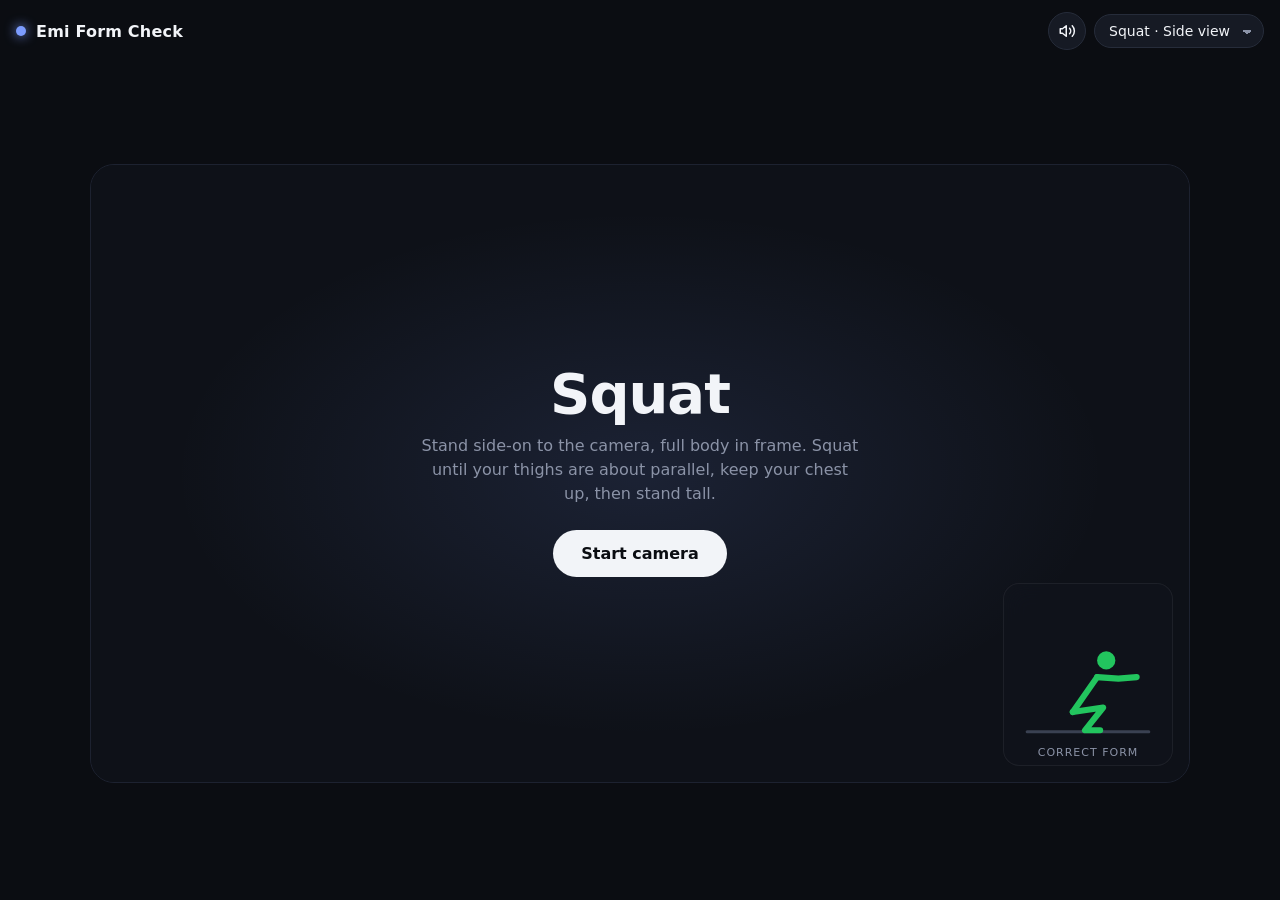
==== index.html @ 630c750d "Emi Form Check: webcam squat form checker with stick-man demo and voice feedback Co-Authored-By: Cla" ====
<!doctype html>
<html lang="en">
<head>
  <meta charset="utf-8" />
  <meta name="viewport" content="width=device-width, initial-scale=1, viewport-fit=cover" />
  <meta name="theme-color" content="#0b0d12" />
  <title>Emi Form Check</title>
  <link rel="icon" href="data:image/svg+xml,%3Csvg xmlns=%22http://www.w3.org/2000/svg%22 viewBox=%220 0 16 16%22%3E%3Ccircle cx=%228%22 cy=%228%22 r=%226%22 fill=%22%237c9cff%22/%3E%3C/svg%3E" />
  <link rel="stylesheet" href="style.css" />
</head>
<body>
  <header class="bar">
    <div class="brand"><span class="dot"></span>Emi Form Check</div>
    <div class="controls">
      <button id="mute" class="icon" aria-label="Mute voice" aria-pressed="false" title="Voice feedback"></button>
      <select id="exercise" aria-label="Exercise"></select>
    </div>
  </header>

  <main>
    <section class="stage">
      <video id="video" playsinline muted autoplay></video>
      <canvas id="overlay"></canvas>

      <div id="start" class="start">
        <h1 id="ex-name">Squat</h1>
        <p id="ex-help"></p>
        <button id="go">Start camera</button>
        <p id="load" class="muted"></p>
      </div>

      <div class="hud">
        <div id="status" class="status idle">
          <span id="status-text">Ready</span>
        </div>
        <div class="reps"><span id="reps">0</span><small>reps</small></div>
      </div>
      <div id="cue" class="cue">Step into frame</div>
      <div id="metrics" class="metrics"></div>
      <figure class="demo"><svg id="demo" aria-label="Correct form animation"></svg><figcaption>Correct form</figcaption></figure>
    </section>
  </main>

  <script type="module" src="app.js"></script>
</body>
</html>
---- style.css ----
:root {
  --bg: #0b0d12;
  --panel: rgba(17, 20, 28, 0.72);
  --text: #f2f4f8;
  --muted: #8b93a7;
  --good: #22c55e;
  --bad: #ef4444;
  --idle: #64748b;
  --accent: #7c9cff;
  font-family: ui-sans-serif, system-ui, -apple-system, "Segoe UI", Roboto, sans-serif;
}
* { box-sizing: border-box; }
html, body { margin: 0; height: 100%; background: var(--bg); color: var(--text); }
body { display: flex; flex-direction: column; }

.bar {
  display: flex; align-items: center; justify-content: space-between; gap: 12px;
  padding: max(12px, env(safe-area-inset-top)) 16px 12px;
}
.brand { white-space: nowrap; font-weight: 700; letter-spacing: 0.2px; display: flex; align-items: center; gap: 10px; }
.dot { width: 10px; height: 10px; border-radius: 50%; background: var(--accent); box-shadow: 0 0 12px var(--accent); }
select {
  appearance: none; background: #161a24; color: var(--text); border: 1px solid #262c3a;
  border-radius: 999px; padding: 8px 32px 8px 14px; font: inherit; font-size: 14px;
  background-image: linear-gradient(45deg, transparent 50%, var(--muted) 50%), linear-gradient(135deg, var(--muted) 50%, transparent 50%);
  background-position: calc(100% - 16px) 55%, calc(100% - 11px) 55%;
  background-size: 5px 5px; background-repeat: no-repeat;
}

main { flex: 1; display: flex; justify-content: center; padding: 0 16px max(16px, env(safe-area-inset-bottom)); min-height: 0; }
.stage {
  position: relative; width: 100%; max-width: 1100px; border-radius: 24px; overflow: hidden;
  background: #11141c; border: 1px solid #1d2230; aspect-ratio: 16 / 9; container-type: inline-size; max-height: 100%; margin: auto;
}
@media (max-aspect-ratio: 1/1) { .stage { aspect-ratio: auto; height: 100%; min-height: 420px; } }
video, canvas { position: absolute; inset: 0; width: 100%; height: 100%; object-fit: cover; transform: scaleX(-1); }

.start {
  position: absolute; inset: 0; display: flex; flex-direction: column; align-items: center; justify-content: center;
  text-align: center; padding: 24px; gap: 8px;
  background: radial-gradient(ellipse at center, rgba(124, 156, 255, 0.12), transparent 60%), #0e1118; z-index: 3;
}
.start h1 { margin: 0; font-size: clamp(32px, 6vw, 56px); letter-spacing: -1px; }
.start p { margin: 0; max-width: 440px; color: var(--muted); line-height: 1.5; }
.start.hidden { display: none; }
button {
  margin-top: 16px; font: inherit; font-weight: 600; font-size: 16px; color: #0b0d12; background: var(--text);
  border: 0; border-radius: 999px; padding: 14px 28px; cursor: pointer; transition: transform .15s;
}
button:hover { transform: translateY(-1px); }
button:disabled { opacity: .5; cursor: wait; }
.muted { font-size: 13px; }

.hud { position: absolute; top: 16px; left: 16px; right: 16px; display: flex; justify-content: space-between; align-items: flex-start; z-index: 2; pointer-events: none; }
.status {
  display: flex; align-items: center; gap: 10px; padding: clamp(8px, 1.6cqw, 14px) clamp(12px, 2.6cqw, 22px); border-radius: 18px;
  font-weight: 800; font-size: clamp(15px, 4.2cqw, 34px); letter-spacing: -0.5px;
  backdrop-filter: blur(12px); -webkit-backdrop-filter: blur(12px); transition: background .2s, box-shadow .2s;
}
.status::before { content: ""; width: 14px; height: 14px; border-radius: 50%; background: currentColor; }
.status.good { background: rgba(34, 197, 94, 0.9); color: #fff; box-shadow: 0 8px 32px rgba(34, 197, 94, .45); }
.status.bad { background: rgba(239, 68, 68, 0.92); color: #fff; box-shadow: 0 8px 32px rgba(239, 68, 68, .45); }
.status.idle { background: var(--panel); color: var(--muted); }
.reps {
  display: flex; flex-direction: column; align-items: center; padding: 10px 18px; border-radius: 18px;
  background: var(--panel); backdrop-filter: blur(12px); -webkit-backdrop-filter: blur(12px);
}
.reps span { font-size: clamp(26px, 7cqw, 60px); font-weight: 800; line-height: 1; font-variant-numeric: tabular-nums; }
.reps small { color: var(--muted); text-transform: uppercase; letter-spacing: 2px; font-size: 11px; margin-top: 4px; }
.reps.bump span { animation: bump .4s ease; }
@keyframes bump { 40% { transform: scale(1.3); color: var(--good); } }

.cue {
  position: absolute; left: 50%; bottom: 20px; transform: translateX(-50%); z-index: 2;
  padding: 12px 24px; border-radius: 999px; background: var(--panel); backdrop-filter: blur(12px); -webkit-backdrop-filter: blur(12px);
  font-weight: 700; font-size: clamp(14px, 3.6cqw, 26px); white-space: nowrap;
}
.metrics { position: absolute; left: 16px; bottom: 24px; z-index: 2; font-size: 12px; color: var(--muted); font-variant-numeric: tabular-nums; }
@media (max-width: 600px) { .metrics { bottom: 76px; } }

.controls { display: flex; align-items: center; gap: 8px; }
button.icon {
  margin: 0; padding: 0; width: 38px; height: 38px; border-radius: 50%; display: grid; place-items: center;
  background: #161a24; color: var(--text); border: 1px solid #262c3a;
}
button.icon svg { width: 18px; height: 18px; }
button.icon[aria-pressed="true"] { color: var(--muted); }

.demo {
  position: absolute; right: 16px; bottom: 16px; z-index: 4; margin: 0; width: clamp(96px, 16cqw, 170px);
  padding: 8px 8px 6px; border-radius: 16px; background: var(--panel);
  backdrop-filter: blur(12px); -webkit-backdrop-filter: blur(12px); border: 1px solid rgba(255,255,255,.06);
}
.demo svg { display: block; width: 100%; aspect-ratio: 1; }
.demo figcaption { text-align: center; font-size: clamp(9px, 1.5cqw, 11px); white-space: nowrap; color: var(--muted); text-transform: uppercase; letter-spacing: 1px; margin-top: 2px; }
.demo .limb { fill: none; stroke: var(--good); stroke-width: 4; stroke-linecap: round; stroke-linejoin: round; }
.demo .head { fill: var(--good); }
.demo .floor { stroke: #3a4152; stroke-width: 2; stroke-linecap: round; }
@media (max-width: 600px) { .cue { bottom: 16px; left: 16px; transform: none; } .metrics { display: none; } }
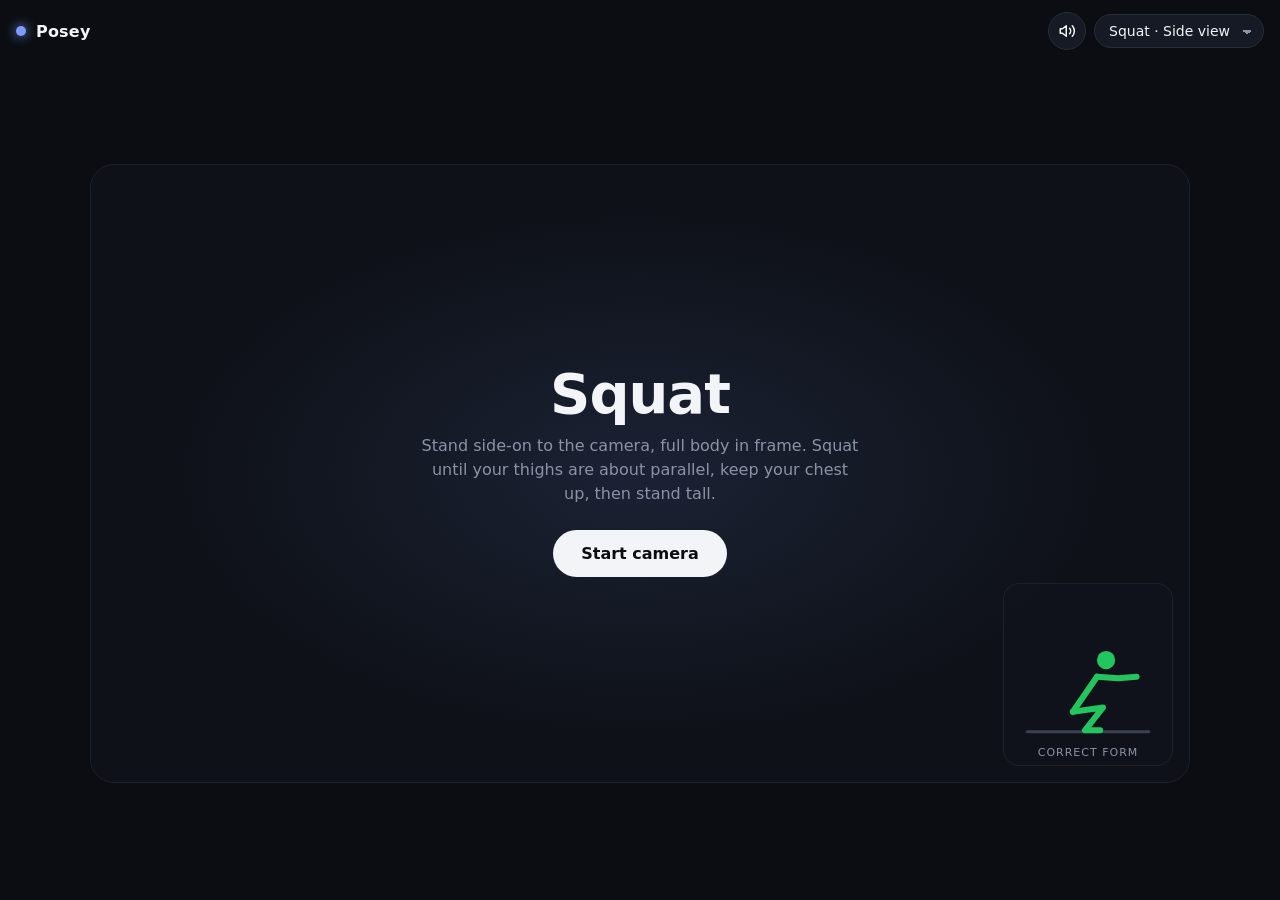
==== commit dcf73d15: "Rename to Posey Co-Authored-By: Claude Opus 5.5 <noreply@anthropic.com>" ====
--- a/index.html
+++ b/index.html
@@ -4,13 +4,13 @@
   <meta charset="utf-8" />
   <meta name="viewport" content="width=device-width, initial-scale=1, viewport-fit=cover" />
   <meta name="theme-color" content="#0b0d12" />
-  <title>Emi Form Check</title>
+  <title>Posey</title>
   <link rel="icon" href="data:image/svg+xml,%3Csvg xmlns=%22http://www.w3.org/2000/svg%22 viewBox=%220 0 16 16%22%3E%3Ccircle cx=%228%22 cy=%228%22 r=%226%22 fill=%22%237c9cff%22/%3E%3C/svg%3E" />
   <link rel="stylesheet" href="style.css" />
 </head>
 <body>
   <header class="bar">
-    <div class="brand"><span class="dot"></span>Emi Form Check</div>
+    <div class="brand"><span class="dot"></span>Posey</div>
     <div class="controls">
       <button id="mute" class="icon" aria-label="Mute voice" aria-pressed="false" title="Voice feedback"></button>
       <select id="exercise" aria-label="Exercise"></select>
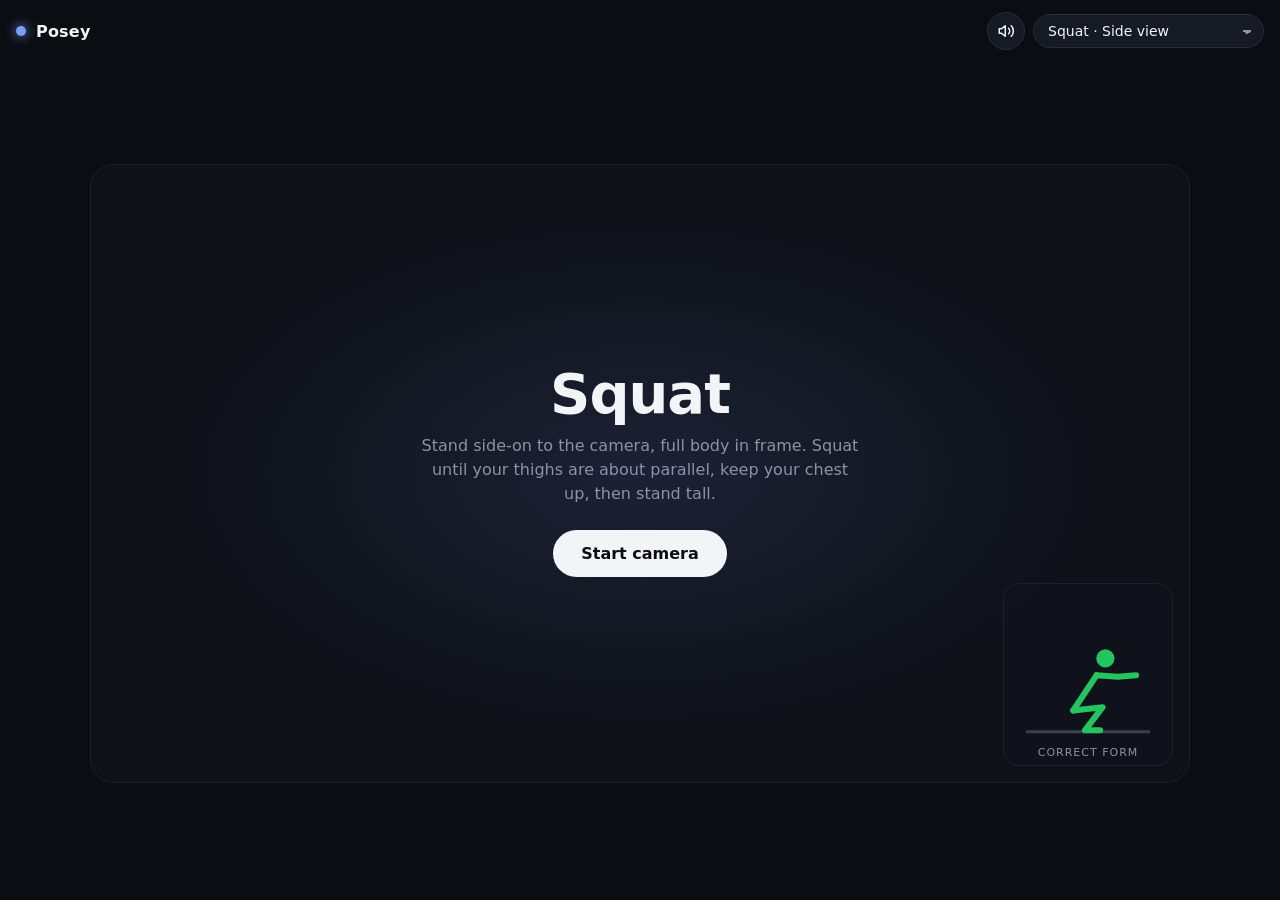
==== commit dad419e5: "Add Jumping Jacks, better voice with picker, spoken rep counting - Jumping Jacks (front view): arms " ====
--- a/index.html
+++ b/index.html
@@ -12,6 +12,7 @@
   <header class="bar">
     <div class="brand"><span class="dot"></span>Posey</div>
     <div class="controls">
+      <select id="voice" class="voice" aria-label="Voice" title="Voice" hidden></select>
       <button id="mute" class="icon" aria-label="Mute voice" aria-pressed="false" title="Voice feedback"></button>
       <select id="exercise" aria-label="Exercise"></select>
     </div>
@@ -35,6 +36,7 @@
         </div>
         <div class="reps"><span id="reps">0</span><small>reps</small></div>
       </div>
+      <div id="flash" class="flash" aria-hidden="true"></div>
       <div id="cue" class="cue">Step into frame</div>
       <div id="metrics" class="metrics"></div>
       <figure class="demo"><svg id="demo" aria-label="Correct form animation"></svg><figcaption>Correct form</figcaption></figure>
--- a/style.css
+++ b/style.css
@@ -10,6 +10,7 @@
   font-family: ui-sans-serif, system-ui, -apple-system, "Segoe UI", Roboto, sans-serif;
 }
 * { box-sizing: border-box; }
+[hidden] { display: none !important; }
 html, body { margin: 0; height: 100%; background: var(--bg); color: var(--text); }
 body { display: flex; flex-direction: column; }
 
@@ -58,17 +59,26 @@
   backdrop-filter: blur(12px); -webkit-backdrop-filter: blur(12px); transition: background .2s, box-shadow .2s;
 }
 .status::before { content: ""; width: 14px; height: 14px; border-radius: 50%; background: currentColor; }
-.status.good { background: rgba(34, 197, 94, 0.9); color: #fff; box-shadow: 0 8px 32px rgba(34, 197, 94, .45); }
+.status.good { background: var(--panel); color: var(--good); font-size: clamp(13px, 2.6cqw, 20px); }
 .status.bad { background: rgba(239, 68, 68, 0.92); color: #fff; box-shadow: 0 8px 32px rgba(239, 68, 68, .45); }
 .status.idle { background: var(--panel); color: var(--muted); }
 .reps {
   display: flex; flex-direction: column; align-items: center; padding: 10px 18px; border-radius: 18px;
   background: var(--panel); backdrop-filter: blur(12px); -webkit-backdrop-filter: blur(12px);
 }
-.reps span { font-size: clamp(26px, 7cqw, 60px); font-weight: 800; line-height: 1; font-variant-numeric: tabular-nums; }
+.reps { padding: 12px 24px; border: 1px solid rgba(255,255,255,.08); }
+.reps span { font-size: clamp(30px, 11cqw, 104px); font-weight: 800; line-height: 1; font-variant-numeric: tabular-nums; }
 .reps small { color: var(--muted); text-transform: uppercase; letter-spacing: 2px; font-size: 11px; margin-top: 4px; }
 .reps.bump span { animation: bump .4s ease; }
 @keyframes bump { 40% { transform: scale(1.3); color: var(--good); } }
+
+.flash {
+  position: absolute; inset: 0; display: grid; place-items: center; z-index: 2; pointer-events: none; opacity: 0;
+  font-size: clamp(96px, 30cqw, 320px); font-weight: 900; color: #fff; font-variant-numeric: tabular-nums;
+  text-shadow: 0 0 40px rgba(34, 197, 94, .8), 0 6px 24px rgba(0,0,0,.5);
+}
+.flash.bump { animation: flash .9s ease-out; }
+@keyframes flash { 0% { opacity: 0; transform: scale(.6); } 20% { opacity: .95; transform: scale(1); } 100% { opacity: 0; transform: scale(1.15); } }
 
 .cue {
   position: absolute; left: 50%; bottom: 20px; transform: translateX(-50%); z-index: 2;
@@ -85,6 +95,8 @@
 }
 button.icon svg { width: 18px; height: 18px; }
 button.icon[aria-pressed="true"] { color: var(--muted); }
+select.voice { max-width: 180px; text-overflow: ellipsis; }
+@media (max-width: 600px) { select.voice { max-width: 104px; } .brand { font-size: 15px; } }
 
 .demo {
   position: absolute; right: 16px; bottom: 16px; z-index: 4; margin: 0; width: clamp(96px, 16cqw, 170px);
@@ -96,4 +108,12 @@
 .demo .limb { fill: none; stroke: var(--good); stroke-width: 4; stroke-linecap: round; stroke-linejoin: round; }
 .demo .head { fill: var(--good); }
 .demo .floor { stroke: #3a4152; stroke-width: 2; stroke-linecap: round; }
-@media (max-width: 600px) { .cue { bottom: 16px; left: 16px; transform: none; } .metrics { display: none; } }
+@media (max-width: 600px) { .flash {
+  position: absolute; inset: 0; display: grid; place-items: center; z-index: 2; pointer-events: none; opacity: 0;
+  font-size: clamp(96px, 30cqw, 320px); font-weight: 900; color: #fff; font-variant-numeric: tabular-nums;
+  text-shadow: 0 0 40px rgba(34, 197, 94, .8), 0 6px 24px rgba(0,0,0,.5);
+}
+.flash.bump { animation: flash .9s ease-out; }
+@keyframes flash { 0% { opacity: 0; transform: scale(.6); } 20% { opacity: .95; transform: scale(1); } 100% { opacity: 0; transform: scale(1.15); } }
+
+.cue { bottom: 16px; left: 16px; transform: none; } .metrics { display: none; } }
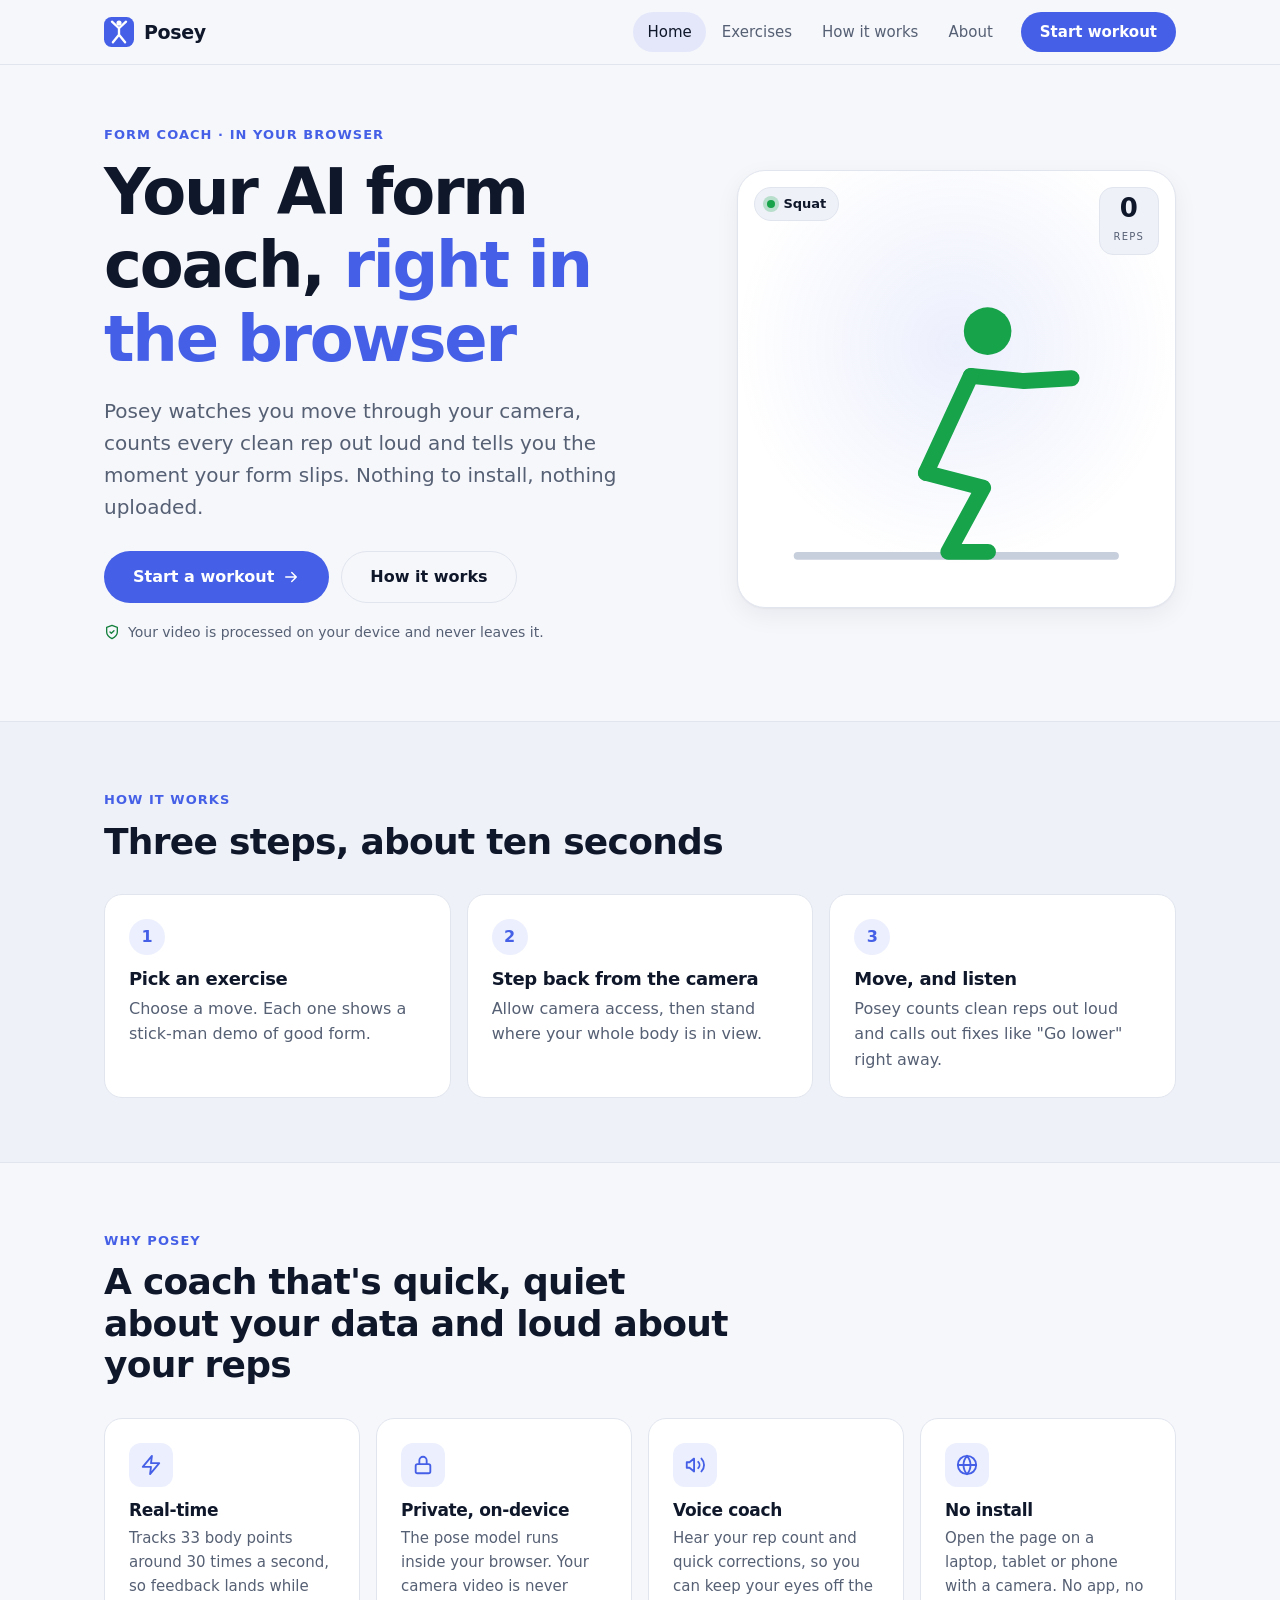
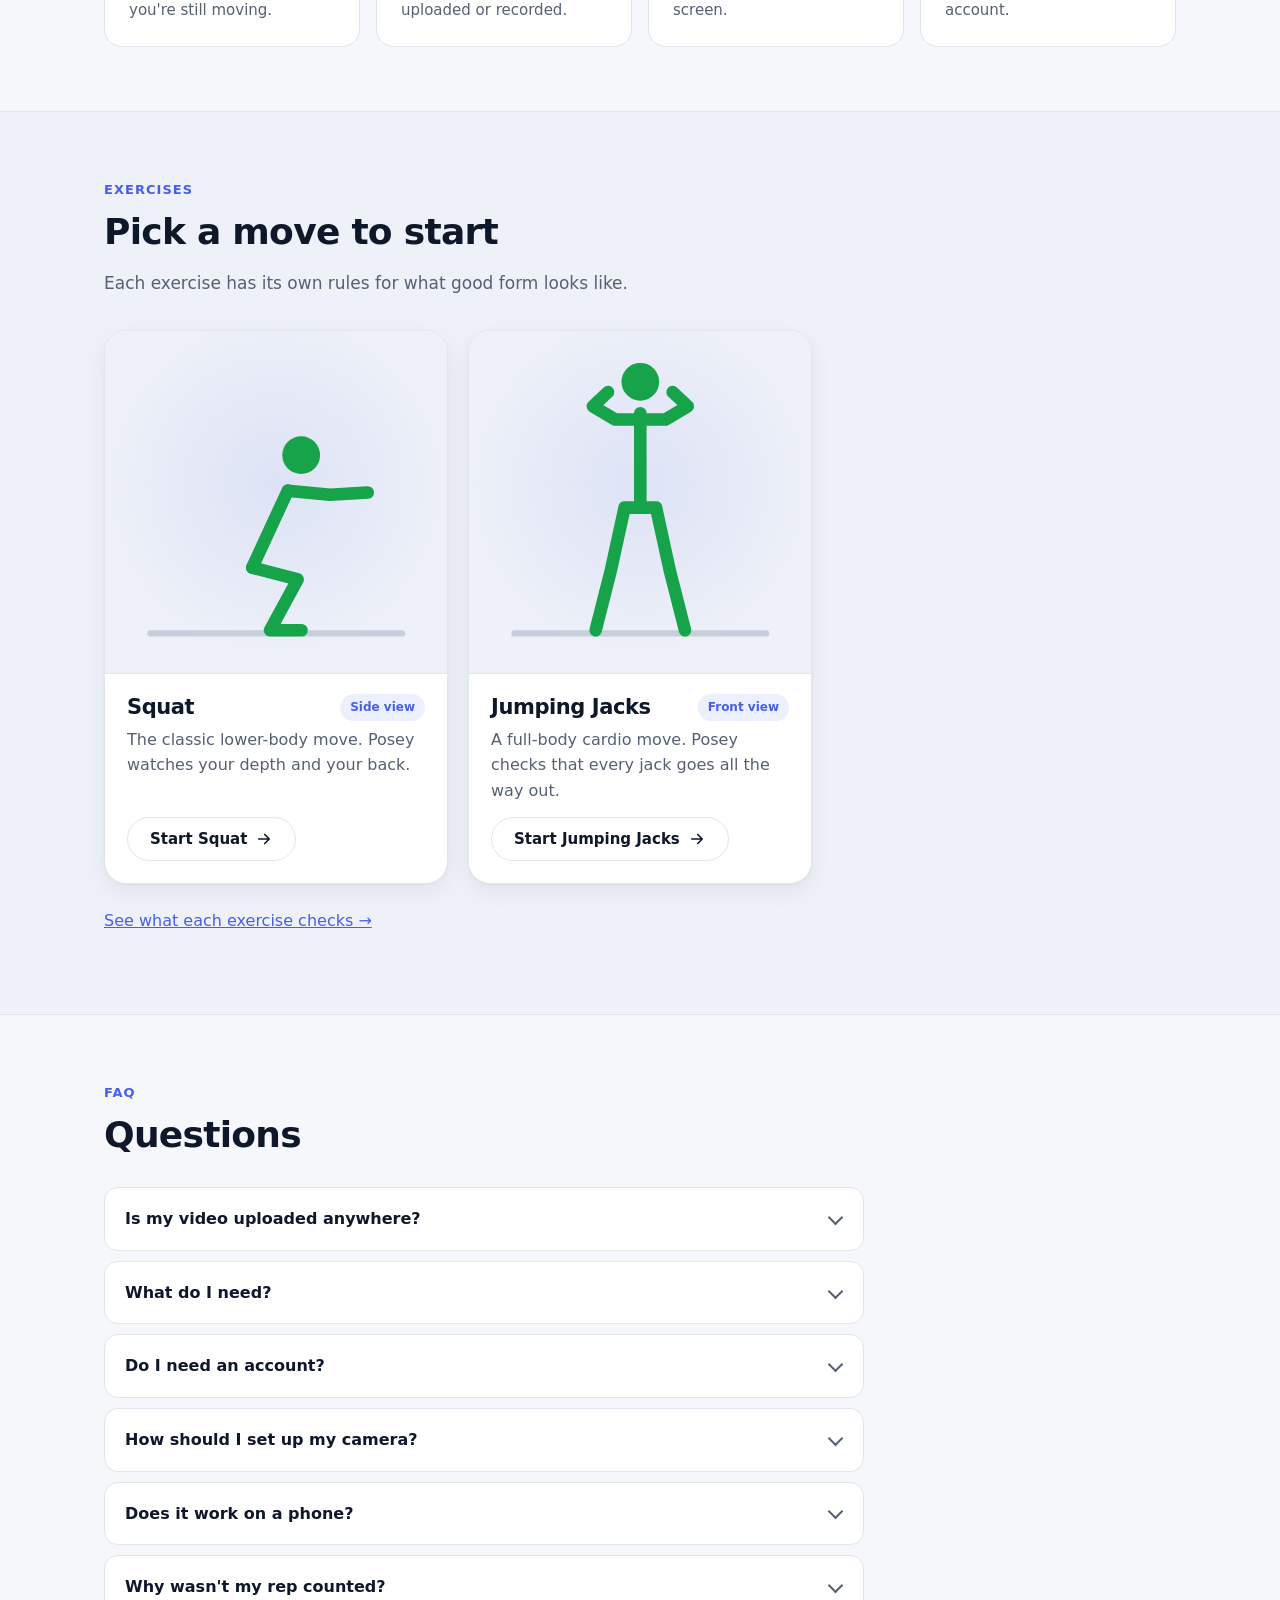
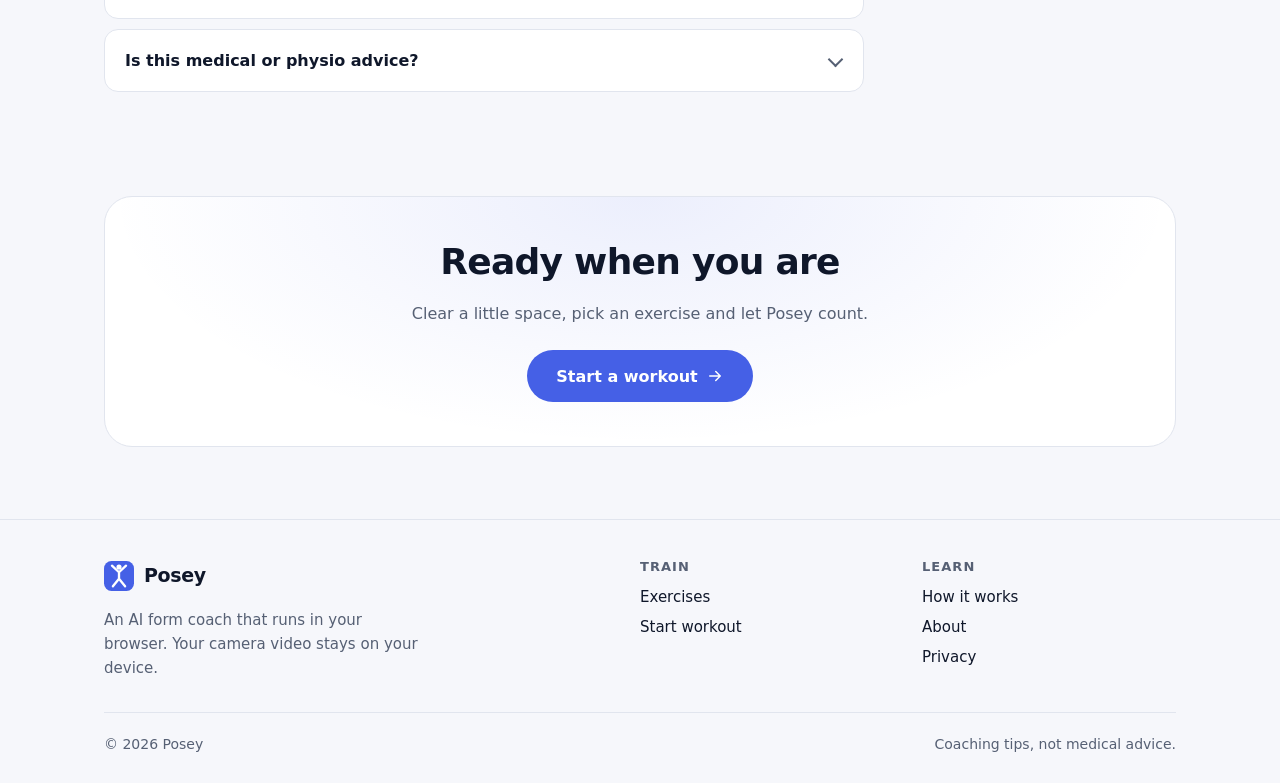
==== commit cc42fe62: "Turn Posey into a multi-page site: nav, landing, exercises, how it works, about/privacy, 404 - Home " ====
--- a/index.html
+++ b/index.html
@@ -1,48 +1,168 @@
 <!doctype html>
 <html lang="en">
 <head>
-  <meta charset="utf-8" />
-  <meta name="viewport" content="width=device-width, initial-scale=1, viewport-fit=cover" />
-  <meta name="theme-color" content="#0b0d12" />
-  <title>Posey</title>
-  <link rel="icon" href="data:image/svg+xml,%3Csvg xmlns=%22http://www.w3.org/2000/svg%22 viewBox=%220 0 16 16%22%3E%3Ccircle cx=%228%22 cy=%228%22 r=%226%22 fill=%22%237c9cff%22/%3E%3C/svg%3E" />
-  <link rel="stylesheet" href="style.css" />
+  <meta charset="utf-8">
+  <meta name="viewport" content="width=device-width, initial-scale=1, viewport-fit=cover">
+  <title>Posey · Your AI form coach, right in the browser</title>
+  <meta name="description" content="Posey checks your exercise form in real time with your camera, counts reps out loud and calls out fixes. Runs in your browser; your video never leaves your device.">
+  <link rel="canonical" href="https://posey-c55.pages.dev/">
+  <meta name="theme-color" content="#f6f7fb" media="(prefers-color-scheme: light)">
+  <meta name="theme-color" content="#0b0d12" media="(prefers-color-scheme: dark)">
+  <link rel="icon" href="/favicon.svg" type="image/svg+xml">
+  <link rel="apple-touch-icon" href="/apple-touch-icon.png">
+  <link rel="manifest" href="/site.webmanifest">
+  <meta property="og:type" content="website">
+  <meta property="og:site_name" content="Posey">
+  <meta property="og:title" content="Posey · Your AI form coach, right in the browser">
+  <meta property="og:description" content="Posey checks your exercise form in real time with your camera, counts reps out loud and calls out fixes. Runs in your browser; your video never leaves your device.">
+  <meta property="og:url" content="https://posey-c55.pages.dev/">
+  <meta property="og:image" content="https://posey-c55.pages.dev/og-image.png">
+  <meta property="og:image:width" content="1200">
+  <meta property="og:image:height" content="630">
+  <meta property="og:image:alt" content="Posey: your AI form coach, right in the browser">
+  <meta name="twitter:card" content="summary_large_image">
+  <script>document.documentElement.classList.add("js")</script>
+  <link rel="stylesheet" href="/site.css">
 </head>
 <body>
-  <header class="bar">
-    <div class="brand"><span class="dot"></span>Posey</div>
-    <div class="controls">
-      <select id="voice" class="voice" aria-label="Voice" title="Voice" hidden></select>
-      <button id="mute" class="icon" aria-label="Mute voice" aria-pressed="false" title="Voice feedback"></button>
-      <select id="exercise" aria-label="Exercise"></select>
-    </div>
+  <a class="skip" href="#main">Skip to content</a>
+  <header class="site-header">
+    <nav class="nav wrap" aria-label="Main">
+      <a class="logo" href="/" aria-label="Posey home"><svg viewBox="0 0 64 64" aria-hidden="true"><rect width="64" height="64" rx="16" fill="var(--accent)"/><g fill="none" stroke="var(--accent-ink)" stroke-width="5" stroke-linecap="round" stroke-linejoin="round"><path d="M17 10 32 24 47 10M32 24v14M19 54l13-16 13 16"/></g><circle cx="32" cy="13" r="5.5" fill="var(--accent-ink)"/></svg><span>Posey</span></a>
+      <button class="nav-toggle" type="button" aria-expanded="false" aria-controls="nav-menu" aria-label="Open menu">
+        <svg viewBox="0 0 24 24" fill="none" stroke="currentColor" stroke-width="2" stroke-linecap="round" stroke-linejoin="round" aria-hidden="true" class="i-open"><path d="M4 7h16M4 12h16M4 17h16"/></svg><svg viewBox="0 0 24 24" fill="none" stroke="currentColor" stroke-width="2" stroke-linecap="round" stroke-linejoin="round" aria-hidden="true" class="i-close"><path d="M6 6l12 12M18 6 6 18"/></svg>
+      </button>
+      <div class="nav-menu" id="nav-menu">
+        <ul class="nav-links">
+          <li><a href="/" aria-current="page">Home</a></li>
+          <li><a href="/exercises">Exercises</a></li>
+          <li><a href="/how-it-works">How it works</a></li>
+          <li><a href="/about">About</a></li>
+        </ul>
+        <a class="btn btn-primary nav-cta" href="/workout">Start workout</a>
+      </div>
+    </nav>
   </header>
 
-  <main>
-    <section class="stage">
-      <video id="video" playsinline muted autoplay></video>
-      <canvas id="overlay"></canvas>
+  <main id="main">
+    <section class="hero">
+      <div class="wrap hero-grid">
+        <div>
+          <span class="eyebrow">Form coach · in your browser</span>
+          <h1>Your AI form coach, <span class="hl">right in the browser</span></h1>
+          <p class="lead">Posey watches you move through your camera, counts every clean rep out loud and tells you the moment your form slips. Nothing to install, nothing uploaded.</p>
+          <div class="actions">
+            <a class="btn btn-primary btn-lg" href="/exercises">Start a workout <svg viewBox="0 0 24 24" fill="none" stroke="currentColor" stroke-width="2" stroke-linecap="round" stroke-linejoin="round" aria-hidden="true"><path d="M5 12h14M13 6l6 6-6 6"/></svg></a>
+            <a class="btn btn-ghost btn-lg" href="/how-it-works">How it works</a>
+          </div>
+          <p class="hero-note"><svg viewBox="0 0 24 24" fill="none" stroke="currentColor" stroke-width="2" stroke-linecap="round" stroke-linejoin="round" aria-hidden="true"><path d="M12 22s8-4 8-10V5l-8-3-8 3v7c0 6 8 10 8 10z"/><path d="m9 12 2 2 4-4"/></svg> Your video is processed on your device and never leaves it.</p>
+        </div>
+        <div class="hero-visual" data-hero-demo>
+          <span class="hero-badge" data-hero-label>Squat</span>
+          <div class="hero-count" aria-hidden="true"><b data-hero-count>0</b><small>reps</small></div>
+          <svg class="stick" role="img" aria-label="Stick figure demonstrating an exercise"></svg>
+        </div>
+      </div>
+    </section>
 
-      <div id="start" class="start">
-        <h1 id="ex-name">Squat</h1>
-        <p id="ex-help"></p>
-        <button id="go">Start camera</button>
-        <p id="load" class="muted"></p>
+    <section class="section section-alt" aria-labelledby="steps-h">
+      <div class="wrap">
+        <div class="section-head">
+          <span class="eyebrow">How it works</span>
+          <h2 id="steps-h">Three steps, about ten seconds</h2>
+        </div>
+        <ol class="steps">
+          <li class="step"><h3>Pick an exercise</h3><p>Choose a move. Each one shows a stick-man demo of good form.</p></li>
+          <li class="step"><h3>Step back from the camera</h3><p>Allow camera access, then stand where your whole body is in view.</p></li>
+          <li class="step"><h3>Move, and listen</h3><p>Posey counts clean reps out loud and calls out fixes like "Go lower" right away.</p></li>
+        </ol>
       </div>
+    </section>
 
-      <div class="hud">
-        <div id="status" class="status idle">
-          <span id="status-text">Ready</span>
+    <section class="section" aria-labelledby="features-h">
+      <div class="wrap">
+        <div class="section-head">
+          <span class="eyebrow">Why Posey</span>
+          <h2 id="features-h">A coach that's quick, quiet about your data and loud about your reps</h2>
         </div>
-        <div class="reps"><span id="reps">0</span><small>reps</small></div>
+        <div class="features">
+          <div class="feature"><div class="ic"><svg viewBox="0 0 24 24" fill="none" stroke="currentColor" stroke-width="2" stroke-linecap="round" stroke-linejoin="round" aria-hidden="true"><path d="M13 2 3 14h9l-1 8 10-12h-9z"/></svg></div><h3>Real-time</h3><p>Tracks 33 body points around 30 times a second, so feedback lands while you're still moving.</p></div>
+          <div class="feature"><div class="ic"><svg viewBox="0 0 24 24" fill="none" stroke="currentColor" stroke-width="2" stroke-linecap="round" stroke-linejoin="round" aria-hidden="true"><rect x="4" y="11" width="16" height="10" rx="2"/><path d="M8 11V7a4 4 0 0 1 8 0v4"/></svg></div><h3>Private, on-device</h3><p>The pose model runs inside your browser. Your camera video is never uploaded or recorded.</p></div>
+          <div class="feature"><div class="ic"><svg viewBox="0 0 24 24" fill="none" stroke="currentColor" stroke-width="2" stroke-linecap="round" stroke-linejoin="round" aria-hidden="true"><path d="M11 5 6 9H3v6h3l5 4z"/><path d="M15.5 8.5a5 5 0 0 1 0 7M19 5a10 10 0 0 1 0 14"/></svg></div><h3>Voice coach</h3><p>Hear your rep count and quick corrections, so you can keep your eyes off the screen.</p></div>
+          <div class="feature"><div class="ic"><svg viewBox="0 0 24 24" fill="none" stroke="currentColor" stroke-width="2" stroke-linecap="round" stroke-linejoin="round" aria-hidden="true"><circle cx="12" cy="12" r="10"/><path d="M2 12h20M12 2a15 15 0 0 1 0 20M12 2a15 15 0 0 0 0 20"/></svg></div><h3>No install</h3><p>Open the page on a laptop, tablet or phone with a camera. No app, no account.</p></div>
+        </div>
       </div>
-      <div id="flash" class="flash" aria-hidden="true"></div>
-      <div id="cue" class="cue">Step into frame</div>
-      <div id="metrics" class="metrics"></div>
-      <figure class="demo"><svg id="demo" aria-label="Correct form animation"></svg><figcaption>Correct form</figcaption></figure>
+    </section>
+
+    <section class="section section-alt" aria-labelledby="ex-h">
+      <div class="wrap">
+        <div class="section-head">
+          <span class="eyebrow">Exercises</span>
+          <h2 id="ex-h">Pick a move to start</h2>
+          <p>Each exercise has its own rules for what good form looks like.</p>
+        </div>
+        <div class="ex-grid" data-exercise-grid="compact"></div>
+        <p style="margin-top:24px"><a href="/exercises">See what each exercise checks →</a></p>
+      </div>
+    </section>
+
+    <section class="section" aria-labelledby="faq-h">
+      <div class="wrap">
+        <div class="section-head">
+          <span class="eyebrow">FAQ</span>
+          <h2 id="faq-h">Questions</h2>
+        </div>
+        <div class="faq">
+          <details><summary>Is my video uploaded anywhere?</summary><p>No. Frames from your camera go straight to the pose model running in this browser tab. Nothing is sent to a server, recorded or saved. See <a href="/about#privacy">Privacy</a> for the details.</p></details>
+          <details><summary>What do I need?</summary><p>A device with a camera and a recent browser such as Chrome, Edge, Safari or Firefox. The first time you start a workout, the browser downloads the pose model (a few megabytes).</p></details>
+          <details><summary>Do I need an account?</summary><p>No. There's no sign-up. Open the page, pick an exercise and go.</p></details>
+          <details><summary>How should I set up my camera?</summary><p>Put the device at about hip height, 2–3 metres away, with good light and your whole body in frame. For squats stand side-on; for jumping jacks face the camera.</p></details>
+          <details><summary>Does it work on a phone?</summary><p>Yes. Prop the phone up so it doesn't move, step back until your whole body fits, and turn the volume up to hear the coach.</p></details>
+          <details><summary>Why wasn't my rep counted?</summary><p>Posey only counts full reps. If a rep is too shallow or your arms don't reach the top, it tells you what to fix ("Go lower", "Arms higher") instead of counting it.</p></details>
+          <details><summary>Is this medical or physio advice?</summary><p>No. The rules are common coaching rules of thumb. If something hurts, stop and ask a professional.</p></details>
+        </div>
+      </div>
+    </section>
+
+    <section class="section-tight" style="padding-bottom:72px">
+      <div class="wrap">
+        <div class="cta-band">
+          <h2>Ready when you are</h2>
+          <p>Clear a little space, pick an exercise and let Posey count.</p>
+          <div class="actions"><a class="btn btn-primary btn-lg" href="/exercises">Start a workout <svg viewBox="0 0 24 24" fill="none" stroke="currentColor" stroke-width="2" stroke-linecap="round" stroke-linejoin="round" aria-hidden="true"><path d="M5 12h14M13 6l6 6-6 6"/></svg></a></div>
+        </div>
+      </div>
     </section>
   </main>
-
-  <script type="module" src="app.js"></script>
+  <footer class="site-footer">
+    <div class="wrap">
+      <div class="footer-grid">
+        <div>
+          <a class="logo" href="/" aria-label="Posey home"><svg viewBox="0 0 64 64" aria-hidden="true"><rect width="64" height="64" rx="16" fill="var(--accent)"/><g fill="none" stroke="var(--accent-ink)" stroke-width="5" stroke-linecap="round" stroke-linejoin="round"><path d="M17 10 32 24 47 10M32 24v14M19 54l13-16 13 16"/></g><circle cx="32" cy="13" r="5.5" fill="var(--accent-ink)"/></svg><span>Posey</span></a>
+          <p>An AI form coach that runs in your browser. Your camera video stays on your device.</p>
+        </div>
+        <div>
+          <h2>Train</h2>
+          <ul>
+            <li><a href="/exercises">Exercises</a></li>
+            <li><a href="/workout">Start workout</a></li>
+          </ul>
+        </div>
+        <div>
+          <h2>Learn</h2>
+          <ul>
+            <li><a href="/how-it-works">How it works</a></li>
+            <li><a href="/about">About</a></li>
+            <li><a href="/about#privacy">Privacy</a></li>
+          </ul>
+        </div>
+      </div>
+      <div class="footer-bottom">
+        <span>© 2026 Posey</span>
+        <span>Coaching tips, not medical advice.</span>
+      </div>
+    </div>
+  </footer>
+  <script type="module" src="/site.js"></script>
 </body>
 </html>
--- a/site.css
+++ b/site.css
@@ -0,0 +1,300 @@
+/* Posey site styles: tokens, layout, nav, footer and shared components. */
+:root {
+  color-scheme: light dark;
+  --bg: #f6f7fb;
+  --bg-soft: #eef1f8;
+  --surface: #ffffff;
+  --text: #0f172a;
+  --muted: #566074;
+  --border: #e1e5ee;
+  --accent: #4560e6;
+  --accent-soft: rgba(69, 96, 230, 0.1);
+  --accent-ink: #ffffff;
+  --good: #15803d;
+  --stick: #16a34a;
+  --floor: #c7cedc;
+  --shadow: 0 1px 2px rgba(15, 23, 42, 0.04), 0 8px 24px rgba(15, 23, 42, 0.06);
+  --radius: 18px;
+  --wrap: 1120px;
+  --nav-h: 64px;
+  font-family: ui-sans-serif, system-ui, -apple-system, "Segoe UI", Roboto, sans-serif;
+}
+@media (prefers-color-scheme: dark) {
+  :root {
+    --bg: #0b0d12;
+    --bg-soft: #10131a;
+    --surface: #141821;
+    --text: #f2f4f8;
+    --muted: #949cb0;
+    --border: #232938;
+    --accent: #8aa4ff;
+    --accent-soft: rgba(138, 164, 255, 0.12);
+    --accent-ink: #0b0d12;
+    --good: #4ade80;
+    --stick: #22c55e;
+    --floor: #3a4152;
+    --shadow: 0 1px 2px rgba(0, 0, 0, 0.3), 0 8px 24px rgba(0, 0, 0, 0.25);
+  }
+}
+
+* { box-sizing: border-box; }
+[hidden] { display: none !important; }
+html { -webkit-text-size-adjust: 100%; scroll-padding-top: calc(var(--nav-h) + 16px); }
+body { margin: 0; background: var(--bg); color: var(--text); line-height: 1.6; min-height: 100vh; min-height: 100dvh; display: flex; flex-direction: column; }
+main { flex: 1 0 auto; }
+img, svg { max-width: 100%; }
+a { color: var(--accent); }
+h1, h2, h3 { line-height: 1.15; letter-spacing: -0.02em; margin: 0 0 0.5em; }
+p { margin: 0 0 1em; }
+:focus-visible { outline: 3px solid var(--accent); outline-offset: 2px; border-radius: 6px; }
+
+.wrap { width: 100%; max-width: var(--wrap); margin: 0 auto; padding: 0 16px; }
+@media (min-width: 700px) { .wrap { padding: 0 24px; } }
+
+.skip {
+  position: absolute; left: 12px; top: -48px; z-index: 100; padding: 10px 16px; border-radius: 10px;
+  background: var(--text); color: var(--bg); font-weight: 600; text-decoration: none;
+}
+.skip:focus { top: 12px; }
+
+/* ---------- Buttons ---------- */
+.btn {
+  display: inline-flex; align-items: center; justify-content: center; gap: 8px; min-height: 44px;
+  padding: 10px 22px; border-radius: 999px; border: 1px solid transparent; font: inherit; font-weight: 600;
+  font-size: 15px; line-height: 1.2; text-decoration: none; cursor: pointer; transition: transform 0.15s, background 0.15s, border-color 0.15s;
+}
+.btn:hover { transform: translateY(-1px); }
+.btn-primary { background: var(--accent); color: var(--accent-ink); }
+.btn-primary:hover { background: color-mix(in srgb, var(--accent) 88%, var(--text)); }
+.btn-ghost { background: transparent; color: var(--text); border-color: var(--border); }
+.btn-ghost:hover { border-color: var(--muted); }
+.btn-lg { min-height: 52px; padding: 14px 28px; font-size: 16px; }
+.btn svg { width: 18px; height: 18px; flex: none; }
+
+/* ---------- Header / nav ---------- */
+.site-header {
+  position: sticky; top: 0; z-index: 50; padding-top: env(safe-area-inset-top);
+  background: color-mix(in srgb, var(--bg) 82%, transparent);
+  backdrop-filter: saturate(160%) blur(14px); -webkit-backdrop-filter: saturate(160%) blur(14px);
+  border-bottom: 1px solid var(--border);
+}
+.nav { display: flex; align-items: center; gap: 16px; height: var(--nav-h); }
+.logo { display: inline-flex; align-items: center; gap: 10px; font-weight: 800; font-size: 19px; letter-spacing: -0.02em; color: var(--text); text-decoration: none; }
+.logo svg { width: 30px; height: 30px; }
+.nav-menu { display: flex; align-items: center; gap: 4px; margin-left: auto; }
+.nav-links { display: flex; gap: 2px; list-style: none; margin: 0; padding: 0; }
+.nav-links a {
+  display: block; padding: 8px 14px; border-radius: 999px; color: var(--muted); text-decoration: none; font-weight: 500; font-size: 15px;
+}
+.nav-links a:hover { color: var(--text); background: var(--bg-soft); }
+.nav-links a[aria-current="page"] { color: var(--text); background: var(--accent-soft); }
+.nav-cta { margin-left: 10px; min-height: 40px; padding: 8px 18px; }
+.nav-toggle {
+  display: none; margin-left: auto; width: 44px; height: 44px; border-radius: 12px; border: 1px solid var(--border);
+  background: var(--surface); color: var(--text); cursor: pointer; place-items: center; padding: 0;
+}
+.nav-toggle svg { width: 22px; height: 22px; }
+.nav-toggle .i-close { display: none; }
+.nav-toggle[aria-expanded="true"] .i-open { display: none; }
+.nav-toggle[aria-expanded="true"] .i-close { display: block; }
+
+@media (max-width: 820px) {
+  .nav-toggle { display: grid; }
+  .nav-menu {
+    position: absolute; left: 0; right: 0; top: 100%; margin: 0; flex-direction: column; align-items: stretch; gap: 8px;
+    padding: 12px 16px 20px; background: var(--bg); border-bottom: 1px solid var(--border); box-shadow: var(--shadow);
+  }
+  .js .nav-menu:not(.open) { display: none; }
+  .nav-links { flex-direction: column; }
+  .nav-links a { padding: 12px 14px; border-radius: 12px; font-size: 17px; }
+  .nav-cta { margin: 4px 0 0; min-height: 48px; }
+}
+
+/* ---------- Sections ---------- */
+.section { padding-block: 64px; }
+.section-tight { padding-block: 40px; }
+.section-alt { background: var(--bg-soft); border-block: 1px solid var(--border); }
+.eyebrow { display: inline-block; font-size: 13px; font-weight: 700; letter-spacing: 0.08em; text-transform: uppercase; color: var(--accent); margin-bottom: 10px; }
+.section-head { max-width: 640px; margin-bottom: 32px; }
+.section-head h2 { font-size: clamp(26px, 4vw, 36px); }
+.section-head p { color: var(--muted); font-size: 17px; }
+.lead { font-size: clamp(17px, 2.2vw, 20px); color: var(--muted); }
+
+.page-head { padding-block: 56px 24px; }
+.page-head h1 { font-size: clamp(34px, 6vw, 52px); }
+.page-head .lead { max-width: 640px; }
+
+/* ---------- Hero ---------- */
+.hero { padding-block: 56px 64px; }
+.hero-grid { display: grid; gap: 40px; align-items: center; grid-template-columns: 1.15fr 0.85fr; }
+.hero h1 { font-size: clamp(38px, 6.4vw, 64px); letter-spacing: -0.035em; margin-bottom: 18px; }
+.hero h1 .hl { color: var(--accent); }
+.hero .lead { max-width: 540px; margin-bottom: 28px; }
+.actions { display: flex; flex-wrap: wrap; gap: 12px; }
+.hero-note { margin-top: 18px; font-size: 14px; color: var(--muted); display: flex; align-items: center; gap: 8px; }
+.hero-note svg { width: 16px; height: 16px; color: var(--good); flex: none; }
+.hero-visual {
+  position: relative; border-radius: 28px; background: var(--surface); border: 1px solid var(--border); box-shadow: var(--shadow);
+  padding: 20px; aspect-ratio: 1; max-width: 440px; width: 100%; justify-self: center;
+  background-image: radial-gradient(circle at 50% 40%, var(--accent-soft), transparent 65%);
+}
+.hero-visual svg.stick { width: 100%; height: 100%; display: block; }
+.hero-badge {
+  position: absolute; left: 16px; top: 16px; display: inline-flex; align-items: center; gap: 8px; padding: 6px 12px; border-radius: 999px;
+  background: var(--bg-soft); border: 1px solid var(--border); font-size: 13px; font-weight: 600;
+}
+.hero-badge::before { content: ""; width: 8px; height: 8px; border-radius: 50%; background: var(--stick); box-shadow: 0 0 0 4px color-mix(in srgb, var(--stick) 25%, transparent); }
+.hero-count {
+  position: absolute; right: 16px; top: 16px; padding: 6px 14px; border-radius: 14px; background: var(--bg-soft); border: 1px solid var(--border);
+  text-align: center; font-variant-numeric: tabular-nums;
+}
+.hero-count b { display: block; font-size: 26px; line-height: 1.1; }
+.hero-count small { font-size: 10px; letter-spacing: 0.12em; text-transform: uppercase; color: var(--muted); }
+@media (max-width: 820px) {
+  .hero { padding-block: 36px 48px; }
+  .hero-grid { grid-template-columns: 1fr; gap: 32px; }
+  .hero-visual { max-width: 360px; }
+}
+
+/* Stick figure (shared by hero, cards, 404) */
+svg.stick .limb { fill: none; stroke: var(--stick); stroke-width: 4; stroke-linecap: round; stroke-linejoin: round; }
+svg.stick .head { fill: var(--stick); }
+svg.stick .floor { stroke: var(--floor); stroke-width: 2; stroke-linecap: round; }
+
+/* ---------- Steps ---------- */
+.steps { display: grid; grid-template-columns: repeat(3, 1fr); gap: 16px; list-style: none; padding: 0; margin: 0; counter-reset: step; }
+.step { background: var(--surface); border: 1px solid var(--border); border-radius: var(--radius); padding: 24px; counter-increment: step; }
+.step::before {
+  content: counter(step); display: grid; place-items: center; width: 36px; height: 36px; border-radius: 50%;
+  background: var(--accent-soft); color: var(--accent); font-weight: 800; margin-bottom: 14px;
+}
+.step h3 { font-size: 18px; margin-bottom: 6px; }
+.step p { color: var(--muted); margin: 0; }
+@media (max-width: 760px) { .steps { grid-template-columns: 1fr; } }
+
+/* ---------- Features ---------- */
+.features { display: grid; grid-template-columns: repeat(4, 1fr); gap: 16px; }
+.feature { background: var(--surface); border: 1px solid var(--border); border-radius: var(--radius); padding: 24px; }
+.feature .ic { width: 44px; height: 44px; border-radius: 12px; display: grid; place-items: center; background: var(--accent-soft); color: var(--accent); margin-bottom: 14px; }
+.feature .ic svg { width: 22px; height: 22px; }
+.feature h3 { font-size: 17px; margin-bottom: 6px; }
+.feature p { color: var(--muted); margin: 0; font-size: 15px; }
+@media (max-width: 960px) { .features { grid-template-columns: repeat(2, 1fr); } }
+@media (max-width: 520px) { .features { grid-template-columns: 1fr; } }
+
+/* ---------- Exercise cards ---------- */
+.ex-grid { display: grid; grid-template-columns: repeat(auto-fill, minmax(300px, 1fr)); gap: 20px; }
+@media (max-width: 400px) { .ex-grid { grid-template-columns: 1fr; } }
+.ex-card { display: flex; flex-direction: column; background: var(--surface); border: 1px solid var(--border); border-radius: 22px; overflow: hidden; box-shadow: var(--shadow); }
+.ex-preview { margin: 0; aspect-ratio: 16 / 10; display: grid; place-items: center; background: var(--bg-soft); border-bottom: 1px solid var(--border); background-image: radial-gradient(circle at 50% 45%, var(--accent-soft), transparent 70%); }
+.ex-preview svg { height: 92%; width: auto; aspect-ratio: 1; }
+.ex-body { padding: 20px 22px 22px; display: flex; flex-direction: column; flex: 1; }
+.ex-title { display: flex; align-items: center; justify-content: space-between; gap: 12px; margin-bottom: 6px; }
+.ex-title h3 { font-size: 21px; margin: 0; }
+.tag { flex: none; font-size: 12px; font-weight: 600; padding: 4px 10px; border-radius: 999px; background: var(--accent-soft); color: var(--accent); }
+.ex-summary { color: var(--muted); margin-bottom: 14px; }
+.ex-checks { list-style: none; padding: 0; margin: 0 0 16px; display: grid; gap: 8px; font-size: 15px; }
+.ex-checks li { display: flex; gap: 10px; align-items: flex-start; }
+.ex-checks li::before {
+  content: ""; flex: none; width: 18px; height: 18px; margin-top: 3px; border-radius: 50%; background: var(--good);
+  -webkit-mask: url("data:image/svg+xml,%3Csvg xmlns='http://www.w3.org/2000/svg' viewBox='0 0 24 24'%3E%3Cpath d='M12 1a11 11 0 1 0 0 22 11 11 0 0 0 0-22zm-1.5 15.6-4.3-4.3 1.4-1.4 2.9 2.9 6-6 1.4 1.4z'/%3E%3C/svg%3E") center / contain no-repeat;
+  mask: url("data:image/svg+xml,%3Csvg xmlns='http://www.w3.org/2000/svg' viewBox='0 0 24 24'%3E%3Cpath d='M12 1a11 11 0 1 0 0 22 11 11 0 0 0 0-22zm-1.5 15.6-4.3-4.3 1.4-1.4 2.9 2.9 6-6 1.4 1.4z'/%3E%3C/svg%3E") center / contain no-repeat;
+}
+.ex-setup { font-size: 14px; color: var(--muted); background: var(--bg-soft); border-radius: 12px; padding: 12px 14px; margin-bottom: 18px; }
+.ex-setup strong { color: var(--text); }
+.ex-card .btn { margin-top: auto; align-self: flex-start; }
+
+/* ---------- FAQ ---------- */
+.faq { max-width: 760px; display: grid; gap: 10px; }
+.faq details { background: var(--surface); border: 1px solid var(--border); border-radius: 14px; padding: 0 20px; }
+.faq summary {
+  cursor: pointer; list-style: none; padding: 18px 28px 18px 0; font-weight: 600; position: relative;
+}
+.faq summary::-webkit-details-marker { display: none; }
+.faq summary::after {
+  content: ""; position: absolute; right: 2px; top: 50%; width: 9px; height: 9px; margin-top: -7px;
+  border-right: 2px solid var(--muted); border-bottom: 2px solid var(--muted); transform: rotate(45deg); transition: transform 0.2s;
+}
+.faq details[open] summary::after { transform: rotate(-135deg); margin-top: -2px; }
+.faq details p { color: var(--muted); margin: 0 0 18px; }
+
+/* ---------- CTA band ---------- */
+.cta-band {
+  border-radius: 28px; padding: 44px 32px; text-align: center; background: var(--surface); border: 1px solid var(--border);
+  background-image: radial-gradient(ellipse at 50% 0%, var(--accent-soft), transparent 70%);
+}
+.cta-band h2 { font-size: clamp(26px, 4vw, 36px); }
+.cta-band p { color: var(--muted); max-width: 520px; margin: 0 auto 24px; }
+.cta-band .actions { justify-content: center; }
+
+/* ---------- Prose / how it works / about ---------- */
+.prose { max-width: 720px; }
+.prose h2 { font-size: clamp(24px, 3.4vw, 30px); margin-top: 1.6em; }
+.prose h2:first-child { margin-top: 0; }
+.prose h3 { font-size: 19px; margin-top: 1.4em; }
+.prose p, .prose li { color: var(--muted); font-size: 17px; }
+.prose strong { color: var(--text); }
+.prose ul { padding-left: 1.2em; }
+.prose li { margin-bottom: 0.4em; }
+
+.flow { display: grid; grid-template-columns: repeat(5, 1fr); gap: 12px; list-style: none; padding: 0; margin: 0; }
+.flow li {
+  position: relative; background: var(--surface); border: 1px solid var(--border); border-radius: 16px; padding: 18px 16px; text-align: center;
+}
+.flow .ic { width: 48px; height: 48px; margin: 0 auto 10px; border-radius: 14px; display: grid; place-items: center; background: var(--accent-soft); color: var(--accent); }
+.flow .ic svg { width: 24px; height: 24px; }
+.flow b { display: block; font-size: 15px; }
+.flow span { display: block; font-size: 13px; color: var(--muted); line-height: 1.4; margin-top: 4px; }
+.flow li:not(:last-child)::after {
+  content: ""; position: absolute; right: -11px; top: 50%; width: 10px; height: 10px; margin-top: -5px; z-index: 1;
+  border-top: 2px solid var(--muted); border-right: 2px solid var(--muted); transform: rotate(45deg);
+}
+.device-box { border: 2px dashed var(--border); border-radius: 22px; padding: 36px 16px 16px; position: relative; }
+.device-box > .label {
+  position: absolute; top: -13px; left: 20px; padding: 2px 12px; border-radius: 999px; background: var(--bg); border: 1px solid var(--border);
+  font-size: 13px; font-weight: 600; color: var(--muted);
+}
+@media (max-width: 860px) {
+  .flow { grid-template-columns: 1fr; gap: 18px; max-width: 420px; }
+  .flow li { display: grid; grid-template-columns: 48px 1fr; gap: 4px 14px; text-align: left; align-items: center; }
+  .flow .ic { margin: 0; grid-row: span 2; }
+  .flow li:not(:last-child)::after { right: auto; left: 34px; top: auto; bottom: -14px; transform: rotate(135deg); }
+}
+
+.rules { display: grid; grid-template-columns: repeat(auto-fill, minmax(300px, 1fr)); gap: 16px; }
+.rule { background: var(--surface); border: 1px solid var(--border); border-radius: var(--radius); padding: 22px; }
+.rule h3 { font-size: 18px; display: flex; align-items: center; gap: 10px; flex-wrap: wrap; }
+.rule .ex-checks { margin: 0; }
+
+.callout { display: flex; gap: 16px; align-items: flex-start; background: var(--surface); border: 1px solid var(--border); border-radius: var(--radius); padding: 22px; }
+.callout .ic { flex: none; width: 44px; height: 44px; border-radius: 12px; display: grid; place-items: center; background: color-mix(in srgb, var(--good) 14%, transparent); color: var(--good); }
+.callout .ic svg { width: 22px; height: 22px; }
+.callout h2, .callout h3 { font-size: 19px; margin-bottom: 4px; }
+.callout p { margin: 0; color: var(--muted); }
+
+.cards-2 { display: grid; grid-template-columns: repeat(2, 1fr); gap: 16px; }
+@media (max-width: 720px) { .cards-2 { grid-template-columns: 1fr; } }
+
+/* ---------- 404 ---------- */
+.notfound { text-align: center; padding-block: 72px 88px; }
+.notfound svg.stick { display: block; width: 200px; height: 200px; margin: 0 auto 8px; }
+.notfound h1 { font-size: clamp(34px, 6vw, 52px); }
+.notfound .lead { max-width: 480px; margin: 0 auto 28px; }
+.notfound .actions { justify-content: center; }
+
+/* ---------- Footer ---------- */
+.site-footer { border-top: 1px solid var(--border); padding: 40px 0 calc(28px + env(safe-area-inset-bottom)); font-size: 15px; background: var(--bg); }
+.footer-grid { display: grid; grid-template-columns: 2fr 1fr 1fr; gap: 28px; }
+.footer-grid p { color: var(--muted); max-width: 320px; margin: 10px 0 0; }
+.footer-grid h2 { font-size: 13px; letter-spacing: 0.08em; text-transform: uppercase; color: var(--muted); margin-bottom: 10px; }
+.footer-grid ul { list-style: none; padding: 0; margin: 0; display: grid; gap: 6px; }
+.footer-grid a { color: var(--text); text-decoration: none; }
+.footer-grid a:hover { color: var(--accent); }
+.footer-bottom { margin-top: 32px; padding-top: 20px; border-top: 1px solid var(--border); color: var(--muted); font-size: 14px; display: flex; justify-content: space-between; gap: 12px; flex-wrap: wrap; }
+@media (max-width: 640px) { .footer-grid { grid-template-columns: 1fr 1fr; } .footer-grid > :first-child { grid-column: 1 / -1; } }
+
+@media (prefers-reduced-motion: reduce) {
+  *, *::before, *::after { transition: none !important; animation: none !important; scroll-behavior: auto !important; }
+}
+
+.sr-only { position: absolute !important; width: 1px; height: 1px; padding: 0; margin: -1px; overflow: hidden; clip: rect(0 0 0 0); white-space: nowrap; border: 0; }
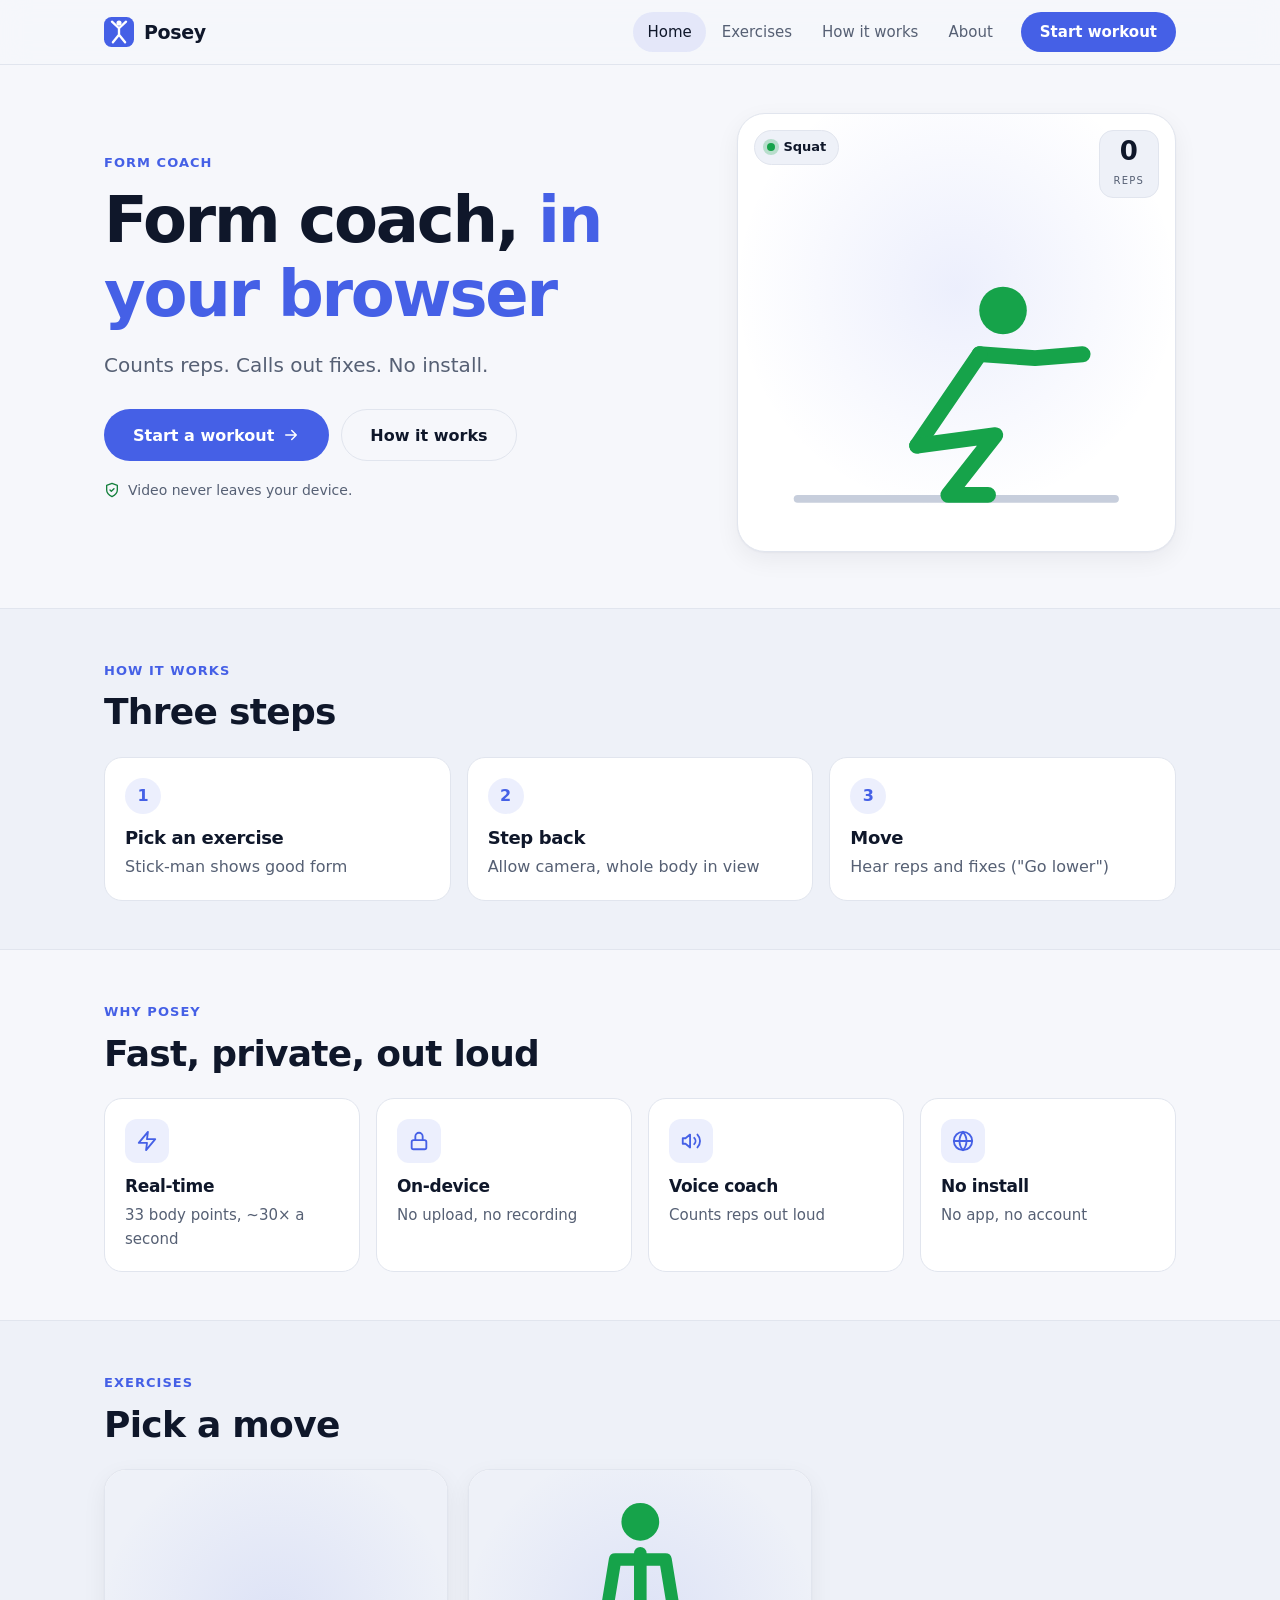
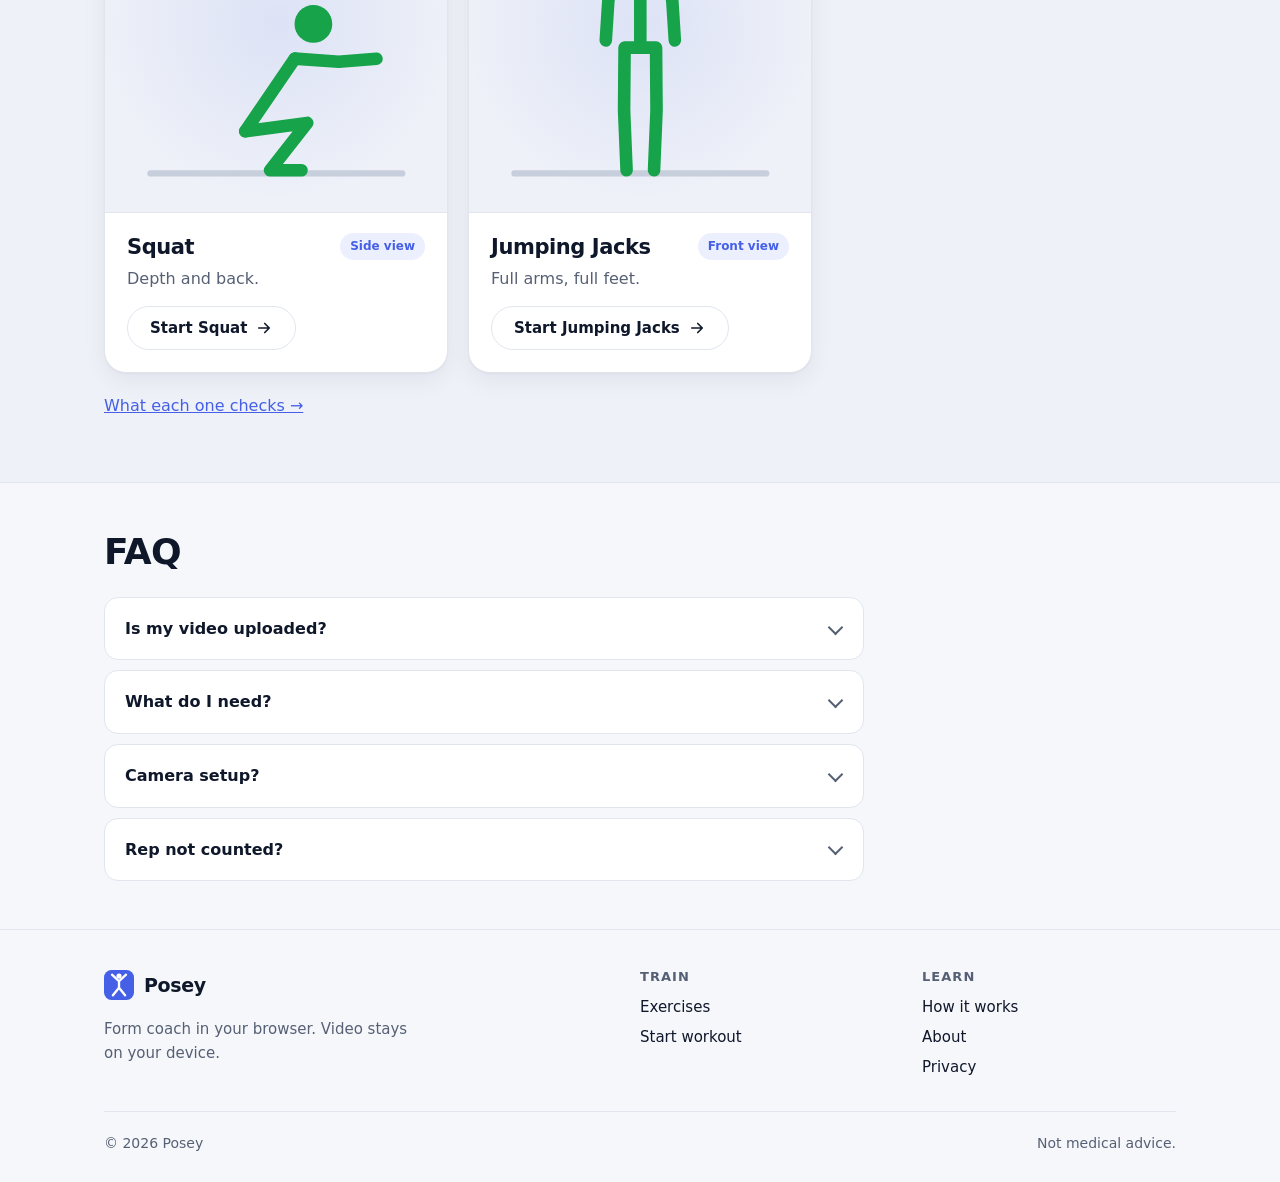
==== commit 6a454aa4: "Cut site copy to short bullets; drop filler sections, tighten spacing Co-Authored-By: Claude Opus 5." ====
--- a/index.html
+++ b/index.html
@@ -3,8 +3,8 @@
 <head>
   <meta charset="utf-8">
   <meta name="viewport" content="width=device-width, initial-scale=1, viewport-fit=cover">
-  <title>Posey · Your AI form coach, right in the browser</title>
-  <meta name="description" content="Posey checks your exercise form in real time with your camera, counts reps out loud and calls out fixes. Runs in your browser; your video never leaves your device.">
+  <title>Posey · Form coach in your browser</title>
+  <meta name="description" content="Camera form coach. Counts reps out loud, calls out fixes. Runs on your device, no upload.">
   <link rel="canonical" href="https://posey-c55.pages.dev/">
   <meta name="theme-color" content="#f6f7fb" media="(prefers-color-scheme: light)">
   <meta name="theme-color" content="#0b0d12" media="(prefers-color-scheme: dark)">
@@ -13,13 +13,13 @@
   <link rel="manifest" href="/site.webmanifest">
   <meta property="og:type" content="website">
   <meta property="og:site_name" content="Posey">
-  <meta property="og:title" content="Posey · Your AI form coach, right in the browser">
-  <meta property="og:description" content="Posey checks your exercise form in real time with your camera, counts reps out loud and calls out fixes. Runs in your browser; your video never leaves your device.">
+  <meta property="og:title" content="Posey · Form coach in your browser">
+  <meta property="og:description" content="Camera form coach. Counts reps out loud, calls out fixes. Runs on your device, no upload.">
   <meta property="og:url" content="https://posey-c55.pages.dev/">
   <meta property="og:image" content="https://posey-c55.pages.dev/og-image.png">
   <meta property="og:image:width" content="1200">
   <meta property="og:image:height" content="630">
-  <meta property="og:image:alt" content="Posey: your AI form coach, right in the browser">
+  <meta property="og:image:alt" content="Posey: form coach in your browser">
   <meta name="twitter:card" content="summary_large_image">
   <script>document.documentElement.classList.add("js")</script>
   <link rel="stylesheet" href="/site.css">
@@ -48,14 +48,14 @@
     <section class="hero">
       <div class="wrap hero-grid">
         <div>
-          <span class="eyebrow">Form coach · in your browser</span>
-          <h1>Your AI form coach, <span class="hl">right in the browser</span></h1>
-          <p class="lead">Posey watches you move through your camera, counts every clean rep out loud and tells you the moment your form slips. Nothing to install, nothing uploaded.</p>
+          <span class="eyebrow">Form coach</span>
+          <h1>Form coach, <span class="hl">in your browser</span></h1>
+          <p class="lead">Counts reps. Calls out fixes. No install.</p>
           <div class="actions">
             <a class="btn btn-primary btn-lg" href="/exercises">Start a workout <svg viewBox="0 0 24 24" fill="none" stroke="currentColor" stroke-width="2" stroke-linecap="round" stroke-linejoin="round" aria-hidden="true"><path d="M5 12h14M13 6l6 6-6 6"/></svg></a>
             <a class="btn btn-ghost btn-lg" href="/how-it-works">How it works</a>
           </div>
-          <p class="hero-note"><svg viewBox="0 0 24 24" fill="none" stroke="currentColor" stroke-width="2" stroke-linecap="round" stroke-linejoin="round" aria-hidden="true"><path d="M12 22s8-4 8-10V5l-8-3-8 3v7c0 6 8 10 8 10z"/><path d="m9 12 2 2 4-4"/></svg> Your video is processed on your device and never leaves it.</p>
+          <p class="hero-note"><svg viewBox="0 0 24 24" fill="none" stroke="currentColor" stroke-width="2" stroke-linecap="round" stroke-linejoin="round" aria-hidden="true"><path d="M12 22s8-4 8-10V5l-8-3-8 3v7c0 6 8 10 8 10z"/><path d="m9 12 2 2 4-4"/></svg> Video never leaves your device.</p>
         </div>
         <div class="hero-visual" data-hero-demo>
           <span class="hero-badge" data-hero-label>Squat</span>
@@ -69,12 +69,12 @@
       <div class="wrap">
         <div class="section-head">
           <span class="eyebrow">How it works</span>
-          <h2 id="steps-h">Three steps, about ten seconds</h2>
+          <h2 id="steps-h">Three steps</h2>
         </div>
         <ol class="steps">
-          <li class="step"><h3>Pick an exercise</h3><p>Choose a move. Each one shows a stick-man demo of good form.</p></li>
-          <li class="step"><h3>Step back from the camera</h3><p>Allow camera access, then stand where your whole body is in view.</p></li>
-          <li class="step"><h3>Move, and listen</h3><p>Posey counts clean reps out loud and calls out fixes like "Go lower" right away.</p></li>
+          <li class="step"><h3>Pick an exercise</h3><p>Stick-man shows good form</p></li>
+          <li class="step"><h3>Step back</h3><p>Allow camera, whole body in view</p></li>
+          <li class="step"><h3>Move</h3><p>Hear reps and fixes ("Go lower")</p></li>
         </ol>
       </div>
     </section>
@@ -83,13 +83,13 @@
       <div class="wrap">
         <div class="section-head">
           <span class="eyebrow">Why Posey</span>
-          <h2 id="features-h">A coach that's quick, quiet about your data and loud about your reps</h2>
+          <h2 id="features-h">Fast, private, out loud</h2>
         </div>
         <div class="features">
-          <div class="feature"><div class="ic"><svg viewBox="0 0 24 24" fill="none" stroke="currentColor" stroke-width="2" stroke-linecap="round" stroke-linejoin="round" aria-hidden="true"><path d="M13 2 3 14h9l-1 8 10-12h-9z"/></svg></div><h3>Real-time</h3><p>Tracks 33 body points around 30 times a second, so feedback lands while you're still moving.</p></div>
-          <div class="feature"><div class="ic"><svg viewBox="0 0 24 24" fill="none" stroke="currentColor" stroke-width="2" stroke-linecap="round" stroke-linejoin="round" aria-hidden="true"><rect x="4" y="11" width="16" height="10" rx="2"/><path d="M8 11V7a4 4 0 0 1 8 0v4"/></svg></div><h3>Private, on-device</h3><p>The pose model runs inside your browser. Your camera video is never uploaded or recorded.</p></div>
-          <div class="feature"><div class="ic"><svg viewBox="0 0 24 24" fill="none" stroke="currentColor" stroke-width="2" stroke-linecap="round" stroke-linejoin="round" aria-hidden="true"><path d="M11 5 6 9H3v6h3l5 4z"/><path d="M15.5 8.5a5 5 0 0 1 0 7M19 5a10 10 0 0 1 0 14"/></svg></div><h3>Voice coach</h3><p>Hear your rep count and quick corrections, so you can keep your eyes off the screen.</p></div>
-          <div class="feature"><div class="ic"><svg viewBox="0 0 24 24" fill="none" stroke="currentColor" stroke-width="2" stroke-linecap="round" stroke-linejoin="round" aria-hidden="true"><circle cx="12" cy="12" r="10"/><path d="M2 12h20M12 2a15 15 0 0 1 0 20M12 2a15 15 0 0 0 0 20"/></svg></div><h3>No install</h3><p>Open the page on a laptop, tablet or phone with a camera. No app, no account.</p></div>
+          <div class="feature"><div class="ic"><svg viewBox="0 0 24 24" fill="none" stroke="currentColor" stroke-width="2" stroke-linecap="round" stroke-linejoin="round" aria-hidden="true"><path d="M13 2 3 14h9l-1 8 10-12h-9z"/></svg></div><h3>Real-time</h3><p>33 body points, ~30× a second</p></div>
+          <div class="feature"><div class="ic"><svg viewBox="0 0 24 24" fill="none" stroke="currentColor" stroke-width="2" stroke-linecap="round" stroke-linejoin="round" aria-hidden="true"><rect x="4" y="11" width="16" height="10" rx="2"/><path d="M8 11V7a4 4 0 0 1 8 0v4"/></svg></div><h3>On-device</h3><p>No upload, no recording</p></div>
+          <div class="feature"><div class="ic"><svg viewBox="0 0 24 24" fill="none" stroke="currentColor" stroke-width="2" stroke-linecap="round" stroke-linejoin="round" aria-hidden="true"><path d="M11 5 6 9H3v6h3l5 4z"/><path d="M15.5 8.5a5 5 0 0 1 0 7M19 5a10 10 0 0 1 0 14"/></svg></div><h3>Voice coach</h3><p>Counts reps out loud</p></div>
+          <div class="feature"><div class="ic"><svg viewBox="0 0 24 24" fill="none" stroke="currentColor" stroke-width="2" stroke-linecap="round" stroke-linejoin="round" aria-hidden="true"><circle cx="12" cy="12" r="10"/><path d="M2 12h20M12 2a15 15 0 0 1 0 20M12 2a15 15 0 0 0 0 20"/></svg></div><h3>No install</h3><p>No app, no account</p></div>
         </div>
       </div>
     </section>
@@ -98,48 +98,34 @@
       <div class="wrap">
         <div class="section-head">
           <span class="eyebrow">Exercises</span>
-          <h2 id="ex-h">Pick a move to start</h2>
-          <p>Each exercise has its own rules for what good form looks like.</p>
+          <h2 id="ex-h">Pick a move</h2>
         </div>
         <div class="ex-grid" data-exercise-grid="compact"></div>
-        <p style="margin-top:24px"><a href="/exercises">See what each exercise checks →</a></p>
+        <p style="margin-top:20px"><a href="/exercises">What each one checks →</a></p>
       </div>
     </section>
 
     <section class="section" aria-labelledby="faq-h">
       <div class="wrap">
         <div class="section-head">
-          <span class="eyebrow">FAQ</span>
-          <h2 id="faq-h">Questions</h2>
+          <h2 id="faq-h">FAQ</h2>
         </div>
         <div class="faq">
-          <details><summary>Is my video uploaded anywhere?</summary><p>No. Frames from your camera go straight to the pose model running in this browser tab. Nothing is sent to a server, recorded or saved. See <a href="/about#privacy">Privacy</a> for the details.</p></details>
-          <details><summary>What do I need?</summary><p>A device with a camera and a recent browser such as Chrome, Edge, Safari or Firefox. The first time you start a workout, the browser downloads the pose model (a few megabytes).</p></details>
-          <details><summary>Do I need an account?</summary><p>No. There's no sign-up. Open the page, pick an exercise and go.</p></details>
-          <details><summary>How should I set up my camera?</summary><p>Put the device at about hip height, 2–3 metres away, with good light and your whole body in frame. For squats stand side-on; for jumping jacks face the camera.</p></details>
-          <details><summary>Does it work on a phone?</summary><p>Yes. Prop the phone up so it doesn't move, step back until your whole body fits, and turn the volume up to hear the coach.</p></details>
-          <details><summary>Why wasn't my rep counted?</summary><p>Posey only counts full reps. If a rep is too shallow or your arms don't reach the top, it tells you what to fix ("Go lower", "Arms higher") instead of counting it.</p></details>
-          <details><summary>Is this medical or physio advice?</summary><p>No. The rules are common coaching rules of thumb. If something hurts, stop and ask a professional.</p></details>
+          <details><summary>Is my video uploaded?</summary><p>No. Stays on your device. <a href="/about#privacy">Privacy</a></p></details>
+          <details><summary>What do I need?</summary><p>Camera + recent browser. No account.</p></details>
+          <details><summary>Camera setup?</summary><p>Hip height, 2–3 m away, whole body in frame.</p></details>
+          <details><summary>Rep not counted?</summary><p>Only full reps count. Follow the cue.</p></details>
         </div>
       </div>
     </section>
 
-    <section class="section-tight" style="padding-bottom:72px">
-      <div class="wrap">
-        <div class="cta-band">
-          <h2>Ready when you are</h2>
-          <p>Clear a little space, pick an exercise and let Posey count.</p>
-          <div class="actions"><a class="btn btn-primary btn-lg" href="/exercises">Start a workout <svg viewBox="0 0 24 24" fill="none" stroke="currentColor" stroke-width="2" stroke-linecap="round" stroke-linejoin="round" aria-hidden="true"><path d="M5 12h14M13 6l6 6-6 6"/></svg></a></div>
-        </div>
-      </div>
-    </section>
   </main>
   <footer class="site-footer">
     <div class="wrap">
       <div class="footer-grid">
         <div>
           <a class="logo" href="/" aria-label="Posey home"><svg viewBox="0 0 64 64" aria-hidden="true"><rect width="64" height="64" rx="16" fill="var(--accent)"/><g fill="none" stroke="var(--accent-ink)" stroke-width="5" stroke-linecap="round" stroke-linejoin="round"><path d="M17 10 32 24 47 10M32 24v14M19 54l13-16 13 16"/></g><circle cx="32" cy="13" r="5.5" fill="var(--accent-ink)"/></svg><span>Posey</span></a>
-          <p>An AI form coach that runs in your browser. Your camera video stays on your device.</p>
+          <p>Form coach in your browser. Video stays on your device.</p>
         </div>
         <div>
           <h2>Train</h2>
@@ -159,7 +145,7 @@
       </div>
       <div class="footer-bottom">
         <span>© 2026 Posey</span>
-        <span>Coaching tips, not medical advice.</span>
+        <span>Not medical advice.</span>
       </div>
     </div>
   </footer>
--- a/site.css
+++ b/site.css
@@ -111,21 +111,21 @@
 }
 
 /* ---------- Sections ---------- */
-.section { padding-block: 64px; }
-.section-tight { padding-block: 40px; }
+.section { padding-block: 48px; }
+.section-tight { padding-block: 32px; }
 .section-alt { background: var(--bg-soft); border-block: 1px solid var(--border); }
 .eyebrow { display: inline-block; font-size: 13px; font-weight: 700; letter-spacing: 0.08em; text-transform: uppercase; color: var(--accent); margin-bottom: 10px; }
-.section-head { max-width: 640px; margin-bottom: 32px; }
+.section-head { max-width: 640px; margin-bottom: 24px; }
 .section-head h2 { font-size: clamp(26px, 4vw, 36px); }
 .section-head p { color: var(--muted); font-size: 17px; }
 .lead { font-size: clamp(17px, 2.2vw, 20px); color: var(--muted); }
 
-.page-head { padding-block: 56px 24px; }
+.page-head { padding-block: 48px 16px; }
 .page-head h1 { font-size: clamp(34px, 6vw, 52px); }
 .page-head .lead { max-width: 640px; }
 
 /* ---------- Hero ---------- */
-.hero { padding-block: 56px 64px; }
+.hero { padding-block: 48px 56px; }
 .hero-grid { display: grid; gap: 40px; align-items: center; grid-template-columns: 1.15fr 0.85fr; }
 .hero h1 { font-size: clamp(38px, 6.4vw, 64px); letter-spacing: -0.035em; margin-bottom: 18px; }
 .hero h1 .hl { color: var(--accent); }
@@ -163,7 +163,7 @@
 
 /* ---------- Steps ---------- */
 .steps { display: grid; grid-template-columns: repeat(3, 1fr); gap: 16px; list-style: none; padding: 0; margin: 0; counter-reset: step; }
-.step { background: var(--surface); border: 1px solid var(--border); border-radius: var(--radius); padding: 24px; counter-increment: step; }
+.step { background: var(--surface); border: 1px solid var(--border); border-radius: var(--radius); padding: 20px; counter-increment: step; }
 .step::before {
   content: counter(step); display: grid; place-items: center; width: 36px; height: 36px; border-radius: 50%;
   background: var(--accent-soft); color: var(--accent); font-weight: 800; margin-bottom: 14px;
@@ -174,13 +174,13 @@
 
 /* ---------- Features ---------- */
 .features { display: grid; grid-template-columns: repeat(4, 1fr); gap: 16px; }
-.feature { background: var(--surface); border: 1px solid var(--border); border-radius: var(--radius); padding: 24px; }
+.feature { background: var(--surface); border: 1px solid var(--border); border-radius: var(--radius); padding: 20px; }
 .feature .ic { width: 44px; height: 44px; border-radius: 12px; display: grid; place-items: center; background: var(--accent-soft); color: var(--accent); margin-bottom: 14px; }
 .feature .ic svg { width: 22px; height: 22px; }
 .feature h3 { font-size: 17px; margin-bottom: 6px; }
 .feature p { color: var(--muted); margin: 0; font-size: 15px; }
 @media (max-width: 960px) { .features { grid-template-columns: repeat(2, 1fr); } }
-@media (max-width: 520px) { .features { grid-template-columns: 1fr; } }
+@media (max-width: 520px) { .features { gap: 12px; } .feature { padding: 16px; } }
 
 /* ---------- Exercise cards ---------- */
 .ex-grid { display: grid; grid-template-columns: repeat(auto-fill, minmax(300px, 1fr)); gap: 20px; }
@@ -265,6 +265,7 @@
 .rule { background: var(--surface); border: 1px solid var(--border); border-radius: var(--radius); padding: 22px; }
 .rule h3 { font-size: 18px; display: flex; align-items: center; gap: 10px; flex-wrap: wrap; }
 .rule .ex-checks { margin: 0; }
+.prose + .rules { margin-top: 12px; }
 
 .callout { display: flex; gap: 16px; align-items: flex-start; background: var(--surface); border: 1px solid var(--border); border-radius: var(--radius); padding: 22px; }
 .callout .ic { flex: none; width: 44px; height: 44px; border-radius: 12px; display: grid; place-items: center; background: color-mix(in srgb, var(--good) 14%, transparent); color: var(--good); }
@@ -276,9 +277,9 @@
 @media (max-width: 720px) { .cards-2 { grid-template-columns: 1fr; } }
 
 /* ---------- 404 ---------- */
-.notfound { text-align: center; padding-block: 72px 88px; }
+.notfound { text-align: center; padding-block: 56px 72px; }
 .notfound svg.stick { display: block; width: 200px; height: 200px; margin: 0 auto 8px; }
-.notfound h1 { font-size: clamp(34px, 6vw, 52px); }
+.notfound h1 { font-size: clamp(34px, 6vw, 52px); margin-bottom: 24px; }
 .notfound .lead { max-width: 480px; margin: 0 auto 28px; }
 .notfound .actions { justify-content: center; }
 
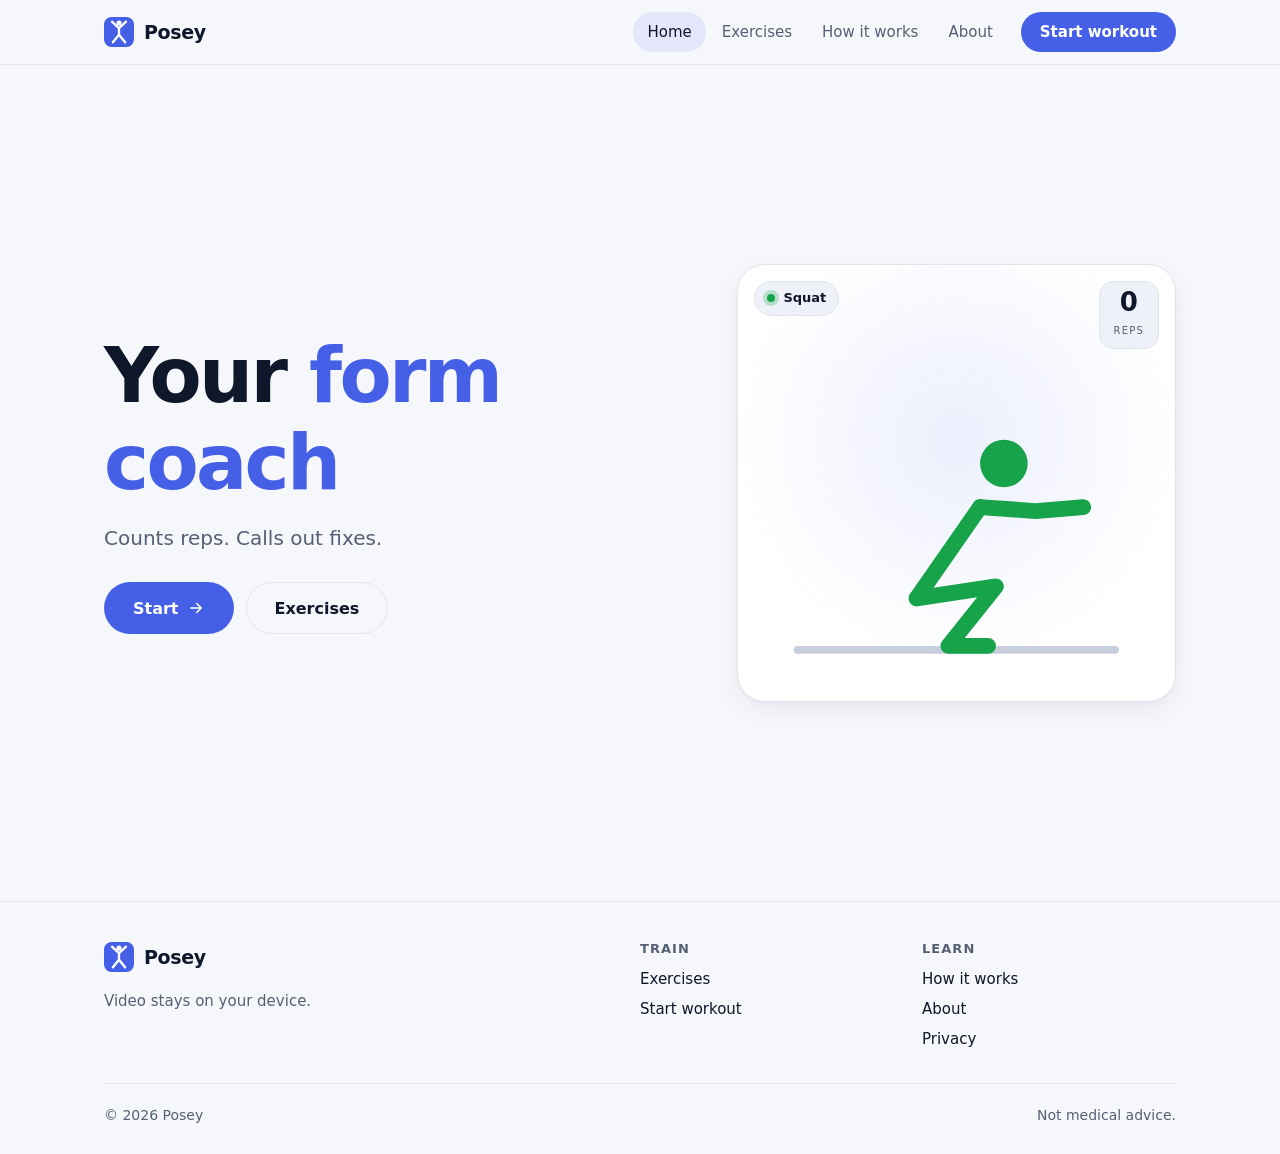
==== commit abdaa936: "Minimal home hero, fewer words on every page; reps count only when clean - Home: hero only (headline" ====
--- a/index.html
+++ b/index.html
@@ -48,14 +48,12 @@
     <section class="hero">
       <div class="wrap hero-grid">
         <div>
-          <span class="eyebrow">Form coach</span>
-          <h1>Form coach, <span class="hl">in your browser</span></h1>
-          <p class="lead">Counts reps. Calls out fixes. No install.</p>
+          <h1>Your <span class="hl">form coach</span></h1>
+          <p class="lead">Counts reps. Calls out fixes.</p>
           <div class="actions">
-            <a class="btn btn-primary btn-lg" href="/exercises">Start a workout <svg viewBox="0 0 24 24" fill="none" stroke="currentColor" stroke-width="2" stroke-linecap="round" stroke-linejoin="round" aria-hidden="true"><path d="M5 12h14M13 6l6 6-6 6"/></svg></a>
-            <a class="btn btn-ghost btn-lg" href="/how-it-works">How it works</a>
+            <a class="btn btn-primary btn-lg" href="/workout">Start <svg viewBox="0 0 24 24" fill="none" stroke="currentColor" stroke-width="2" stroke-linecap="round" stroke-linejoin="round" aria-hidden="true"><path d="M5 12h14M13 6l6 6-6 6"/></svg></a>
+            <a class="btn btn-ghost btn-lg" href="/exercises">Exercises</a>
           </div>
-          <p class="hero-note"><svg viewBox="0 0 24 24" fill="none" stroke="currentColor" stroke-width="2" stroke-linecap="round" stroke-linejoin="round" aria-hidden="true"><path d="M12 22s8-4 8-10V5l-8-3-8 3v7c0 6 8 10 8 10z"/><path d="m9 12 2 2 4-4"/></svg> Video never leaves your device.</p>
         </div>
         <div class="hero-visual" data-hero-demo>
           <span class="hero-badge" data-hero-label>Squat</span>
@@ -64,68 +62,13 @@
         </div>
       </div>
     </section>
-
-    <section class="section section-alt" aria-labelledby="steps-h">
-      <div class="wrap">
-        <div class="section-head">
-          <span class="eyebrow">How it works</span>
-          <h2 id="steps-h">Three steps</h2>
-        </div>
-        <ol class="steps">
-          <li class="step"><h3>Pick an exercise</h3><p>Stick-man shows good form</p></li>
-          <li class="step"><h3>Step back</h3><p>Allow camera, whole body in view</p></li>
-          <li class="step"><h3>Move</h3><p>Hear reps and fixes ("Go lower")</p></li>
-        </ol>
-      </div>
-    </section>
-
-    <section class="section" aria-labelledby="features-h">
-      <div class="wrap">
-        <div class="section-head">
-          <span class="eyebrow">Why Posey</span>
-          <h2 id="features-h">Fast, private, out loud</h2>
-        </div>
-        <div class="features">
-          <div class="feature"><div class="ic"><svg viewBox="0 0 24 24" fill="none" stroke="currentColor" stroke-width="2" stroke-linecap="round" stroke-linejoin="round" aria-hidden="true"><path d="M13 2 3 14h9l-1 8 10-12h-9z"/></svg></div><h3>Real-time</h3><p>33 body points, ~30× a second</p></div>
-          <div class="feature"><div class="ic"><svg viewBox="0 0 24 24" fill="none" stroke="currentColor" stroke-width="2" stroke-linecap="round" stroke-linejoin="round" aria-hidden="true"><rect x="4" y="11" width="16" height="10" rx="2"/><path d="M8 11V7a4 4 0 0 1 8 0v4"/></svg></div><h3>On-device</h3><p>No upload, no recording</p></div>
-          <div class="feature"><div class="ic"><svg viewBox="0 0 24 24" fill="none" stroke="currentColor" stroke-width="2" stroke-linecap="round" stroke-linejoin="round" aria-hidden="true"><path d="M11 5 6 9H3v6h3l5 4z"/><path d="M15.5 8.5a5 5 0 0 1 0 7M19 5a10 10 0 0 1 0 14"/></svg></div><h3>Voice coach</h3><p>Counts reps out loud</p></div>
-          <div class="feature"><div class="ic"><svg viewBox="0 0 24 24" fill="none" stroke="currentColor" stroke-width="2" stroke-linecap="round" stroke-linejoin="round" aria-hidden="true"><circle cx="12" cy="12" r="10"/><path d="M2 12h20M12 2a15 15 0 0 1 0 20M12 2a15 15 0 0 0 0 20"/></svg></div><h3>No install</h3><p>No app, no account</p></div>
-        </div>
-      </div>
-    </section>
-
-    <section class="section section-alt" aria-labelledby="ex-h">
-      <div class="wrap">
-        <div class="section-head">
-          <span class="eyebrow">Exercises</span>
-          <h2 id="ex-h">Pick a move</h2>
-        </div>
-        <div class="ex-grid" data-exercise-grid="compact"></div>
-        <p style="margin-top:20px"><a href="/exercises">What each one checks →</a></p>
-      </div>
-    </section>
-
-    <section class="section" aria-labelledby="faq-h">
-      <div class="wrap">
-        <div class="section-head">
-          <h2 id="faq-h">FAQ</h2>
-        </div>
-        <div class="faq">
-          <details><summary>Is my video uploaded?</summary><p>No. Stays on your device. <a href="/about#privacy">Privacy</a></p></details>
-          <details><summary>What do I need?</summary><p>Camera + recent browser. No account.</p></details>
-          <details><summary>Camera setup?</summary><p>Hip height, 2–3 m away, whole body in frame.</p></details>
-          <details><summary>Rep not counted?</summary><p>Only full reps count. Follow the cue.</p></details>
-        </div>
-      </div>
-    </section>
-
   </main>
   <footer class="site-footer">
     <div class="wrap">
       <div class="footer-grid">
         <div>
           <a class="logo" href="/" aria-label="Posey home"><svg viewBox="0 0 64 64" aria-hidden="true"><rect width="64" height="64" rx="16" fill="var(--accent)"/><g fill="none" stroke="var(--accent-ink)" stroke-width="5" stroke-linecap="round" stroke-linejoin="round"><path d="M17 10 32 24 47 10M32 24v14M19 54l13-16 13 16"/></g><circle cx="32" cy="13" r="5.5" fill="var(--accent-ink)"/></svg><span>Posey</span></a>
-          <p>Form coach in your browser. Video stays on your device.</p>
+          <p>Video stays on your device.</p>
         </div>
         <div>
           <h2>Train</h2>
--- a/site.css
+++ b/site.css
@@ -111,31 +111,24 @@
 }
 
 /* ---------- Sections ---------- */
-.section { padding-block: 48px; }
 .section-tight { padding-block: 32px; }
-.section-alt { background: var(--bg-soft); border-block: 1px solid var(--border); }
+.section-end { padding-bottom: 56px; }
 .eyebrow { display: inline-block; font-size: 13px; font-weight: 700; letter-spacing: 0.08em; text-transform: uppercase; color: var(--accent); margin-bottom: 10px; }
-.section-head { max-width: 640px; margin-bottom: 24px; }
-.section-head h2 { font-size: clamp(26px, 4vw, 36px); }
-.section-head p { color: var(--muted); font-size: 17px; }
 .lead { font-size: clamp(17px, 2.2vw, 20px); color: var(--muted); }
 
 .page-head { padding-block: 48px 16px; }
 .page-head h1 { font-size: clamp(34px, 6vw, 52px); }
-.page-head .lead { max-width: 640px; }
 
 /* ---------- Hero ---------- */
-.hero { padding-block: 48px 56px; }
+.hero { padding-block: 40px; min-height: calc(100svh - var(--nav-h)); display: grid; align-items: center; }
 .hero-grid { display: grid; gap: 40px; align-items: center; grid-template-columns: 1.15fr 0.85fr; }
-.hero h1 { font-size: clamp(38px, 6.4vw, 64px); letter-spacing: -0.035em; margin-bottom: 18px; }
+.hero h1 { font-size: clamp(44px, 7vw, 76px); letter-spacing: -0.035em; margin-bottom: 16px; }
 .hero h1 .hl { color: var(--accent); }
 .hero .lead { max-width: 540px; margin-bottom: 28px; }
 .actions { display: flex; flex-wrap: wrap; gap: 12px; }
-.hero-note { margin-top: 18px; font-size: 14px; color: var(--muted); display: flex; align-items: center; gap: 8px; }
-.hero-note svg { width: 16px; height: 16px; color: var(--good); flex: none; }
 .hero-visual {
   position: relative; border-radius: 28px; background: var(--surface); border: 1px solid var(--border); box-shadow: var(--shadow);
-  padding: 20px; aspect-ratio: 1; max-width: 440px; width: 100%; justify-self: center;
+  padding: 20px; aspect-ratio: 1; max-width: 500px; width: 100%; justify-self: center;
   background-image: radial-gradient(circle at 50% 40%, var(--accent-soft), transparent 65%);
 }
 .hero-visual svg.stick { width: 100%; height: 100%; display: block; }
@@ -151,7 +144,7 @@
 .hero-count b { display: block; font-size: 26px; line-height: 1.1; }
 .hero-count small { font-size: 10px; letter-spacing: 0.12em; text-transform: uppercase; color: var(--muted); }
 @media (max-width: 820px) {
-  .hero { padding-block: 36px 48px; }
+  .hero { padding-block: 28px 36px; }
   .hero-grid { grid-template-columns: 1fr; gap: 32px; }
   .hero-visual { max-width: 360px; }
 }
@@ -160,27 +153,6 @@
 svg.stick .limb { fill: none; stroke: var(--stick); stroke-width: 4; stroke-linecap: round; stroke-linejoin: round; }
 svg.stick .head { fill: var(--stick); }
 svg.stick .floor { stroke: var(--floor); stroke-width: 2; stroke-linecap: round; }
-
-/* ---------- Steps ---------- */
-.steps { display: grid; grid-template-columns: repeat(3, 1fr); gap: 16px; list-style: none; padding: 0; margin: 0; counter-reset: step; }
-.step { background: var(--surface); border: 1px solid var(--border); border-radius: var(--radius); padding: 20px; counter-increment: step; }
-.step::before {
-  content: counter(step); display: grid; place-items: center; width: 36px; height: 36px; border-radius: 50%;
-  background: var(--accent-soft); color: var(--accent); font-weight: 800; margin-bottom: 14px;
-}
-.step h3 { font-size: 18px; margin-bottom: 6px; }
-.step p { color: var(--muted); margin: 0; }
-@media (max-width: 760px) { .steps { grid-template-columns: 1fr; } }
-
-/* ---------- Features ---------- */
-.features { display: grid; grid-template-columns: repeat(4, 1fr); gap: 16px; }
-.feature { background: var(--surface); border: 1px solid var(--border); border-radius: var(--radius); padding: 20px; }
-.feature .ic { width: 44px; height: 44px; border-radius: 12px; display: grid; place-items: center; background: var(--accent-soft); color: var(--accent); margin-bottom: 14px; }
-.feature .ic svg { width: 22px; height: 22px; }
-.feature h3 { font-size: 17px; margin-bottom: 6px; }
-.feature p { color: var(--muted); margin: 0; font-size: 15px; }
-@media (max-width: 960px) { .features { grid-template-columns: repeat(2, 1fr); } }
-@media (max-width: 520px) { .features { gap: 12px; } .feature { padding: 16px; } }
 
 /* ---------- Exercise cards ---------- */
 .ex-grid { display: grid; grid-template-columns: repeat(auto-fill, minmax(300px, 1fr)); gap: 20px; }
@@ -189,52 +161,17 @@
 .ex-preview { margin: 0; aspect-ratio: 16 / 10; display: grid; place-items: center; background: var(--bg-soft); border-bottom: 1px solid var(--border); background-image: radial-gradient(circle at 50% 45%, var(--accent-soft), transparent 70%); }
 .ex-preview svg { height: 92%; width: auto; aspect-ratio: 1; }
 .ex-body { padding: 20px 22px 22px; display: flex; flex-direction: column; flex: 1; }
-.ex-title { display: flex; align-items: center; justify-content: space-between; gap: 12px; margin-bottom: 6px; }
+.ex-title { display: flex; align-items: center; justify-content: space-between; gap: 12px; margin-bottom: 16px; }
 .ex-title h3 { font-size: 21px; margin: 0; }
 .tag { flex: none; font-size: 12px; font-weight: 600; padding: 4px 10px; border-radius: 999px; background: var(--accent-soft); color: var(--accent); }
-.ex-summary { color: var(--muted); margin-bottom: 14px; }
-.ex-checks { list-style: none; padding: 0; margin: 0 0 16px; display: grid; gap: 8px; font-size: 15px; }
-.ex-checks li { display: flex; gap: 10px; align-items: flex-start; }
-.ex-checks li::before {
-  content: ""; flex: none; width: 18px; height: 18px; margin-top: 3px; border-radius: 50%; background: var(--good);
-  -webkit-mask: url("data:image/svg+xml,%3Csvg xmlns='http://www.w3.org/2000/svg' viewBox='0 0 24 24'%3E%3Cpath d='M12 1a11 11 0 1 0 0 22 11 11 0 0 0 0-22zm-1.5 15.6-4.3-4.3 1.4-1.4 2.9 2.9 6-6 1.4 1.4z'/%3E%3C/svg%3E") center / contain no-repeat;
-  mask: url("data:image/svg+xml,%3Csvg xmlns='http://www.w3.org/2000/svg' viewBox='0 0 24 24'%3E%3Cpath d='M12 1a11 11 0 1 0 0 22 11 11 0 0 0 0-22zm-1.5 15.6-4.3-4.3 1.4-1.4 2.9 2.9 6-6 1.4 1.4z'/%3E%3C/svg%3E") center / contain no-repeat;
-}
-.ex-setup { font-size: 14px; color: var(--muted); background: var(--bg-soft); border-radius: 12px; padding: 12px 14px; margin-bottom: 18px; }
-.ex-setup strong { color: var(--text); }
 .ex-card .btn { margin-top: auto; align-self: flex-start; }
-
-/* ---------- FAQ ---------- */
-.faq { max-width: 760px; display: grid; gap: 10px; }
-.faq details { background: var(--surface); border: 1px solid var(--border); border-radius: 14px; padding: 0 20px; }
-.faq summary {
-  cursor: pointer; list-style: none; padding: 18px 28px 18px 0; font-weight: 600; position: relative;
-}
-.faq summary::-webkit-details-marker { display: none; }
-.faq summary::after {
-  content: ""; position: absolute; right: 2px; top: 50%; width: 9px; height: 9px; margin-top: -7px;
-  border-right: 2px solid var(--muted); border-bottom: 2px solid var(--muted); transform: rotate(45deg); transition: transform 0.2s;
-}
-.faq details[open] summary::after { transform: rotate(-135deg); margin-top: -2px; }
-.faq details p { color: var(--muted); margin: 0 0 18px; }
-
-/* ---------- CTA band ---------- */
-.cta-band {
-  border-radius: 28px; padding: 44px 32px; text-align: center; background: var(--surface); border: 1px solid var(--border);
-  background-image: radial-gradient(ellipse at 50% 0%, var(--accent-soft), transparent 70%);
-}
-.cta-band h2 { font-size: clamp(26px, 4vw, 36px); }
-.cta-band p { color: var(--muted); max-width: 520px; margin: 0 auto 24px; }
-.cta-band .actions { justify-content: center; }
 
 /* ---------- Prose / how it works / about ---------- */
 .prose { max-width: 720px; }
 .prose h2 { font-size: clamp(24px, 3.4vw, 30px); margin-top: 1.6em; }
 .prose h2:first-child { margin-top: 0; }
-.prose h3 { font-size: 19px; margin-top: 1.4em; }
-.prose p, .prose li { color: var(--muted); font-size: 17px; }
-.prose strong { color: var(--text); }
-.prose ul { padding-left: 1.2em; }
+.prose li { color: var(--muted); font-size: 17px; }
+.prose ul { padding-left: 1.2em; margin: 0; }
 .prose li { margin-bottom: 0.4em; }
 
 .flow { display: grid; grid-template-columns: repeat(5, 1fr); gap: 12px; list-style: none; padding: 0; margin: 0; }
@@ -261,26 +198,15 @@
   .flow li:not(:last-child)::after { right: auto; left: 34px; top: auto; bottom: -14px; transform: rotate(135deg); }
 }
 
-.rules { display: grid; grid-template-columns: repeat(auto-fill, minmax(300px, 1fr)); gap: 16px; }
-.rule { background: var(--surface); border: 1px solid var(--border); border-radius: var(--radius); padding: 22px; }
-.rule h3 { font-size: 18px; display: flex; align-items: center; gap: 10px; flex-wrap: wrap; }
-.rule .ex-checks { margin: 0; }
-.prose + .rules { margin-top: 12px; }
-
-.callout { display: flex; gap: 16px; align-items: flex-start; background: var(--surface); border: 1px solid var(--border); border-radius: var(--radius); padding: 22px; }
+.callout { display: flex; gap: 16px; align-items: center; background: var(--surface); border: 1px solid var(--border); border-radius: var(--radius); padding: 22px; }
 .callout .ic { flex: none; width: 44px; height: 44px; border-radius: 12px; display: grid; place-items: center; background: color-mix(in srgb, var(--good) 14%, transparent); color: var(--good); }
 .callout .ic svg { width: 22px; height: 22px; }
-.callout h2, .callout h3 { font-size: 19px; margin-bottom: 4px; }
-.callout p { margin: 0; color: var(--muted); }
-
-.cards-2 { display: grid; grid-template-columns: repeat(2, 1fr); gap: 16px; }
-@media (max-width: 720px) { .cards-2 { grid-template-columns: 1fr; } }
+.callout h2 { font-size: 19px; margin: 0; }
 
 /* ---------- 404 ---------- */
 .notfound { text-align: center; padding-block: 56px 72px; }
 .notfound svg.stick { display: block; width: 200px; height: 200px; margin: 0 auto 8px; }
 .notfound h1 { font-size: clamp(34px, 6vw, 52px); margin-bottom: 24px; }
-.notfound .lead { max-width: 480px; margin: 0 auto 28px; }
 .notfound .actions { justify-content: center; }
 
 /* ---------- Footer ---------- */
